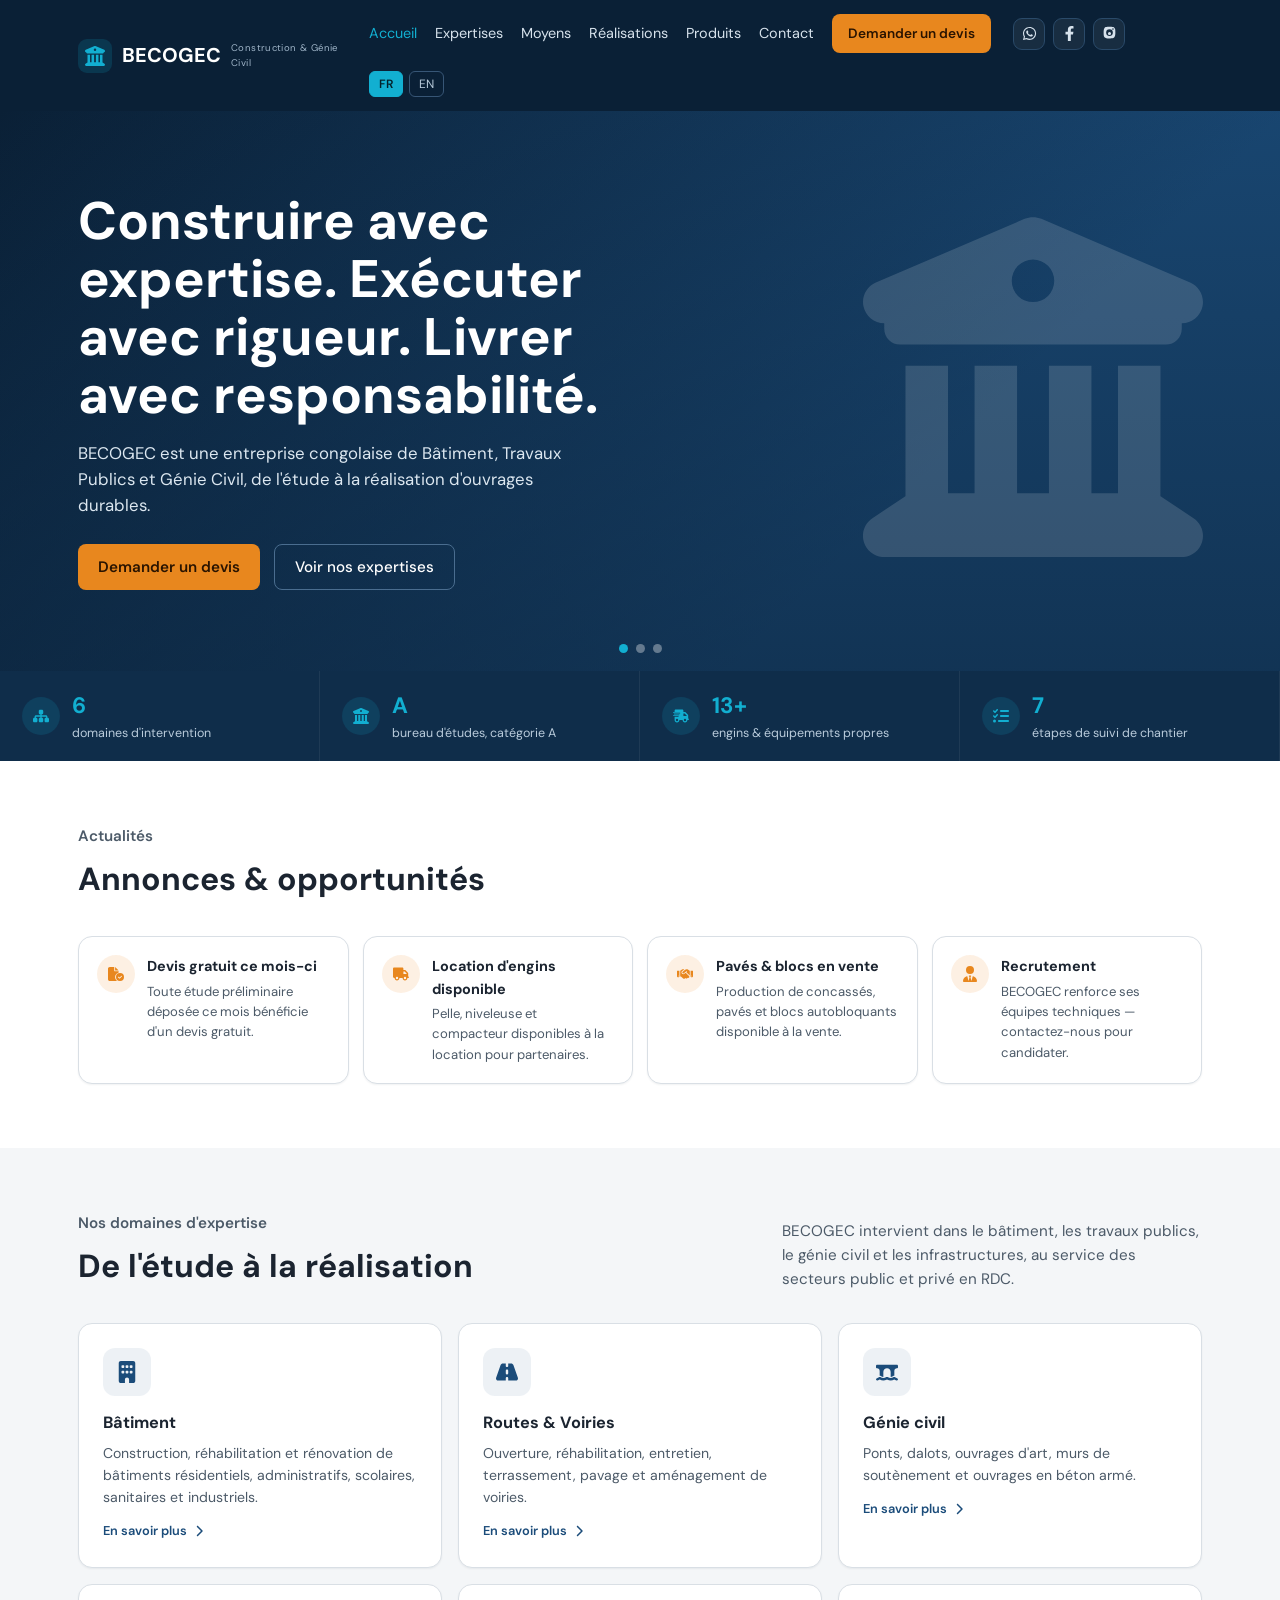
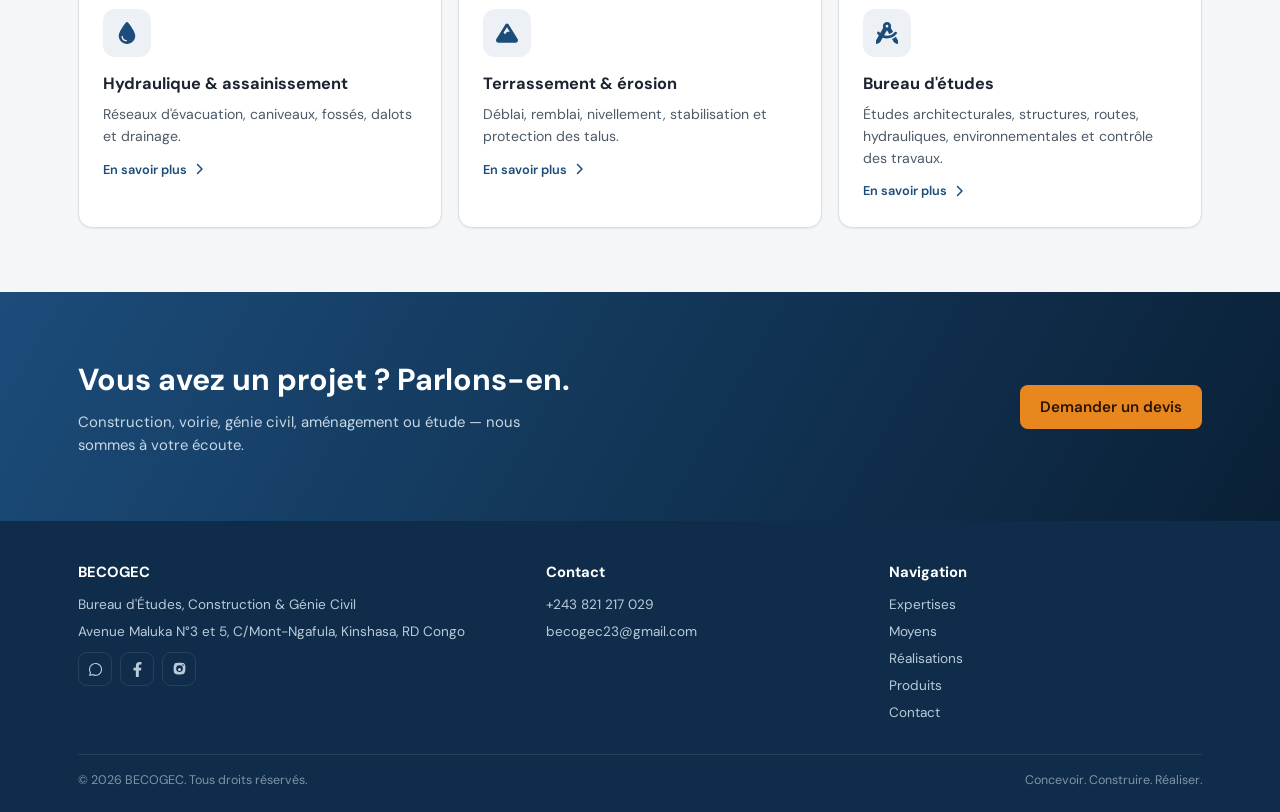
==== index.html @ 49325883 "Corrige la structure des dossiers" ====
<!DOCTYPE html>
<html lang="fr">
<head>
<meta charset="UTF-8">
<meta name="viewport" content="width=device-width, initial-scale=1, viewport-fit=cover">
<title>BECOGEC — Bureau d'Études, Construction & Génie Civil</title>
<link rel="preload" as="font" type="font/woff2" href="fonts/dm-sans-variable.woff2">
<link rel="stylesheet" href="css/style.css">
</head>
<body>

<!-- SITE FICTIF / PROJET DE DÉMONSTRATION EN COURS DE DÉVELOPPEMENT — informations non contractuelles, à ne pas utiliser pour des transactions réelles. -->

<header>
  <div class="topbar">
    <div class="brand" data-nav="accueil"><span class="ico" data-icon="stats-bureau" data-size="20"></span>BECOGEC<small data-i18n="tagline_small">Construction & Génie Civil</small></div>
    <nav>
      <div class="navlinks">
        <a data-page="accueil" data-i18n="navh">Accueil</a>
        <a data-page="expertises" data-i18n="nav1">Expertises</a>
        <a data-page="moyens" data-i18n="nav2">Moyens</a>
        <a data-page="realisations" data-i18n="nav5">Réalisations</a>
        <a data-page="produits" data-i18n="nav3">Produits</a>
        <a data-page="contact" data-i18n="nav4">Contact</a>
        <a class="cta-btn" data-nav="contact" data-i18n="nav_cta">Demander un devis</a>
      </div>
      <div class="social">
        <a href="https://wa.me/243821217029" target="_blank" rel="noopener" aria-label="WhatsApp"><svg viewBox="0 0 448 512"><path d="M380.9 97.1C339 55.1 283.2 32 223.9 32c-122.4 0-222 99.6-222 222 0 39.1 10.2 77.3 29.6 111L0 480l117.7-30.9c32.4 17.7 68.9 27 106.1 27h.1c122.3 0 224.1-99.6 224.1-222 0-59.3-25.2-115-67.1-157zm-157 341.6c-33.2 0-65.7-8.9-94-25.7l-6.7-4-69.8 18.3L72 359.2l-4.4-7c-18.5-29.4-28.2-63.3-28.2-98.2 0-101.7 82.8-184.5 184.6-184.5 49.3 0 95.6 19.2 130.4 54.1 34.8 34.9 56.2 81.2 56.1 130.5 0 101.8-84.9 184.6-186.6 184.6zm101.2-138.2c-5.5-2.8-32.8-16.2-37.9-18-5.1-1.9-8.8-2.8-12.5 2.8-3.7 5.6-14.3 18-17.6 21.8-3.2 3.7-6.5 4.2-12 1.4-32.6-16.3-54-29.1-75.5-66-5.7-9.8 5.7-9.1 16.3-30.3 1.8-3.7.9-6.9-.5-9.7-1.4-2.8-12.5-30.1-17.1-41.2-4.5-10.8-9.1-9.3-12.5-9.5-3.2-.2-6.9-.2-10.6-.2-3.7 0-9.7 1.4-14.8 6.9-5.1 5.6-19.4 19-19.4 46.3 0 27.3 19.9 53.7 22.6 57.4 2.8 3.7 39.1 59.7 94.8 83.8 35.2 15.2 49 16.5 66.6 13.9 10.7-1.6 32.8-13.4 37.4-26.4 4.6-13 4.6-24.1 3.2-26.4-1.3-2.5-5-3.9-10.5-6.6z"/></svg></a>
        <a href="https://facebook.com/becogec" target="_blank" rel="noopener" aria-label="Facebook"><svg viewBox="0 0 320 512"><path d="M279.1 288l14.2-92.7h-88.9v-60.1c0-25.4 12.4-50.1 52.2-50.1h40.4V6.3S260.4 0 225.4 0c-73.2 0-121 44.4-121 124.7v70.6H22.9V288h81.5v224h100.2V288z"/></svg></a>
        <a href="https://instagram.com/becogec" target="_blank" rel="noopener" aria-label="Instagram"><svg viewBox="0 0 448 512"><path d="M224 202.7A53.3 53.3 0 1 0 224 309.3 53.3 53.3 0 1 0 224 202.7zM398.8 80c-7.8-19.9-23-35.1-42.9-42.9C325.1 24 251.6 24 224 24s-101.1 0-131.9 13.1c-19.9 7.8-35.1 23-42.9 42.9C24 122.9 24 196.4 24 224s0 101.1 13.1 131.9c7.8 19.9 23 35.1 42.9 42.9C122.9 424 196.4 424 224 424s101.1 0 131.9-13.1c19.9-7.8 35.1-23 42.9-42.9C424 325.1 424 251.6 424 224s0-101.1-13.1-131.9zM224 338.7A114.7 114.7 0 1 1 224 109.3 114.7 114.7 0 1 1 224 338.7zM342.8 132.6a26.7 26.7 0 1 1 0-53.4 26.7 26.7 0 1 1 0 53.4z"/></svg></a>
      </div>
      <div class="langbtns">
        <button data-lang="fr" class="active">FR</button>
        <button data-lang="en">EN</button>
      </div>
    </nav>
  </div>
</header>

<main>

<!-- ACCUEIL -->
<div class="page active" id="page-accueil">
  <section class="hero" style="padding:0;">
    <div class="carousel">
      <div class="slide active"><div class="bg"></div><div class="glyph" data-icon="stats-bureau"></div>
        <div class="slide-inner"><h1 data-i18n="hero_title">Construire avec expertise. Exécuter avec rigueur. Livrer avec responsabilité.</h1>
        <p data-i18n="hero_lead">BECOGEC est une entreprise congolaise de Bâtiment, Travaux Publics et Génie Civil, de l'étude à la réalisation d'ouvrages durables.</p>
        <div class="ctas"><button class="btn-primary" data-nav="contact" data-i18n="hero_cta1">Demander un devis</button><button class="btn-ghost" data-nav="expertises" data-i18n="hero_cta2">Voir nos expertises</button></div></div>
      </div>
      <div class="slide"><div class="bg"></div><div class="glyph" data-icon="routes"></div>
        <div class="slide-inner"><h1 data-i18n="s_r_t">Routes, ouvrages d'art et infrastructures</h1>
        <p data-i18n="s_r_d">Un parc matériel propre — pelle, niveleuse, compacteur, camion-benne — pour exécuter sans dépendre de la sous-traitance.</p>
        <div class="ctas"><button class="btn-primary" data-nav="moyens" data-i18n="s_r_cta">Voir nos équipements</button></div></div>
      </div>
      <div class="slide"><div class="bg"></div><div class="glyph" data-icon="bureau-etudes"></div>
        <div class="slide-inner"><h1 data-i18n="s_b_t">Étude et exécution, une seule équipe</h1>
        <p data-i18n="s_b_d">Un bureau d'études de catégorie A intégré, pour une continuité maîtrisée entre conception et chantier.</p>
        <div class="ctas"><button class="btn-primary" data-nav="realisations" data-i18n="s_b_cta">Nos réalisations</button></div></div>
      </div>
      <div class="dots"></div>
    </div>
    <div class="hero-stats">
      <div><span class="icon-circle on-dark" data-icon="stats-domaines" data-size="16"></span><span><b>6</b><span data-i18n="stat1">domaines d'intervention</span></span></div>
      <div><span class="icon-circle on-dark" data-icon="stats-bureau" data-size="16"></span><span><b>A</b><span data-i18n="stat2">bureau d'études, catégorie A</span></span></div>
      <div><span class="icon-circle on-dark" data-icon="stats-engins" data-size="16"></span><span><b>13+</b><span data-i18n="stat3">engins & équipements propres</span></span></div>
      <div><span class="icon-circle on-dark" data-icon="stats-etapes" data-size="16"></span><span><b>7</b><span data-i18n="stat4">étapes de suivi de chantier</span></span></div>
    </div>
  </section>

  <section class="ads">
    <div class="wrap">
      <div class="section-head"><div><p class="eyebrow" data-i18n="ads_eyebrow">Actualités</p><h2 class="h2" data-i18n="ads_title">Annonces &amp; opportunités</h2></div></div>
      <div class="ads-grid">
        <div class="ad"><span class="icon-circle amber" data-icon="devis" data-size="16"></span><div><b data-i18n="ad1_t">Devis gratuit ce mois-ci</b><p data-i18n="ad1_d">Toute étude préliminaire déposée ce mois bénéficie d'un devis gratuit.</p></div></div>
        <div class="ad"><span class="icon-circle amber" data-icon="camion-benne" data-size="16"></span><div><b data-i18n="ad2_t">Location d'engins disponible</b><p data-i18n="ad2_d">Pelle, niveleuse et compacteur disponibles à la location pour partenaires.</p></div></div>
        <div class="ad"><span class="icon-circle amber" data-icon="vente" data-size="16"></span><div><b data-i18n="ad3_t">Pavés &amp; blocs en vente</b><p data-i18n="ad3_d">Production de concassés, pavés et blocs autobloquants disponible à la vente.</p></div></div>
        <div class="ad"><span class="icon-circle amber" data-icon="emplois" data-size="16"></span><div><b data-i18n="ad4_t">Recrutement</b><p data-i18n="ad4_d">BECOGEC renforce ses équipes techniques — contactez-nous pour candidater.</p></div></div>
      </div>
    </div>
  </section>

  <section id="expertises-preview">
    <div class="wrap">
      <div class="section-head"><div><p class="eyebrow" data-i18n="exp_eyebrow">Nos domaines d'expertise</p><h2 class="h2" data-i18n="exp_title">De l'étude à la réalisation</h2></div>
      <p data-i18n="exp_desc">BECOGEC intervient dans le bâtiment, les travaux publics, le génie civil et les infrastructures, au service des secteurs public et privé en RDC.</p></div>
      <div class="grid" id="home-domain-grid"></div>
    </div>
  </section>

  <section class="cta-band"><div class="wrap">
    <div><h2 data-i18n="ct_title">Vous avez un projet ? Parlons-en.</h2><p data-i18n="ct_desc">Construction, voirie, génie civil, aménagement ou étude — nous sommes à votre écoute.</p></div>
    <button class="btn-primary" data-nav="contact" data-i18n="ct_cta">Demander un devis</button>
  </div></section>
</div>

<!-- EXPERTISES -->
<div class="page" id="page-expertises">
  <section><div class="wrap">
    <div class="section-head"><div><p class="eyebrow" data-i18n="exp_eyebrow">Nos domaines d'expertise</p><h2 class="h2" data-i18n="exp_title">De l'étude à la réalisation</h2></div>
    <p data-i18n="exp_desc">BECOGEC intervient dans le bâtiment, les travaux publics, le génie civil et les infrastructures, au service des secteurs public et privé en RDC.</p></div>
    <div class="grid" id="expertises-grid"></div>
  </div></section>
</div>

<!-- EXPERTISE DETAIL -->
<div class="page" id="page-detail">
  <section class="detail-hero"><div class="wrap">
    <span class="detail-back" data-nav="expertises"><span class="ico icon-flip" data-icon="chevron" data-size="12"></span><span data-i18n="back">Retour aux expertises</span></span>
    <span class="icon-tile on-dark" id="detail-icon"></span>
    <h1 id="detail-title"></h1>
    <p id="detail-desc"></p>
  </div></section>
  <section><div class="wrap">
    <ul class="bullets" id="detail-bullets"></ul>
  </div></section>
</div>

<!-- MOYENS -->
<div class="page" id="page-moyens">
  <section class="band-dark"><div class="wrap">
    <div class="section-head"><div><p class="eyebrow" style="color:var(--cyan);" data-i18n="moy_eyebrow">Nos moyens</p><h2 class="h2" data-i18n="moy_title">Un parc matériel pour des chantiers autonomes</h2></div>
    <p data-i18n="moy_desc">Équipements propres mobilisés directement sur nos chantiers, avec possibilité de location pour partenaires.</p></div>
    <div class="eq-list">
      <div class="eq-item"><span class="icon-circle on-dark" data-icon="excavatrice" data-size="18"></span><div><b data-i18n="e1_t">Pelle excavatrice</b><span data-i18n="e1_d">Caterpillar 320 D3 GC, sur chenilles</span></div></div>
      <div class="eq-item"><span class="icon-circle on-dark" data-icon="niveleuse" data-size="18"></span><div><b data-i18n="e2_t">Niveleuse</b><span data-i18n="e2_d">Zoomlion PY190B</span></div></div>
      <div class="eq-item"><span class="icon-circle on-dark" data-icon="compacteur" data-size="18"></span><div><b data-i18n="e3_t">Compacteur</b><span data-i18n="e3_d">Caterpillar CB24B</span></div></div>
      <div class="eq-item"><span class="icon-circle on-dark" data-icon="camion-benne" data-size="18"></span><div><b data-i18n="e4_t">Camion-benne</b><span data-i18n="e4_d">Sinotruk Howo 6x4, 30 tonnes</span></div></div>
      <div class="eq-item"><span class="icon-circle on-dark" data-icon="concasseur" data-size="18"></span><div><b data-i18n="e5_t">Concasseur</b><span data-i18n="e5_d">Production de concassés 2/8 pour pavés</span></div></div>
      <div class="eq-item"><span class="icon-circle on-dark" data-icon="generateur" data-size="18"></span><div><b data-i18n="e6_t">Groupe électrogène</b><span data-i18n="e6_d">6 KVA avec poste à souder intégré</span></div></div>
      <div class="eq-item"><span class="icon-circle on-dark" data-icon="machine-paves" data-size="18"></span><div><b data-i18n="e7_t">Machine à pavés</b><span data-i18n="e7_d">Production de pavés et blocs autobloquants</span></div></div>
      <div class="eq-item"><span class="icon-circle on-dark" data-icon="solaire" data-size="18"></span><div><b data-i18n="e8_t">Panneaux &amp; pompes solaires</b><span data-i18n="e8_d">Autonomie en eau et énergie sur site</span></div></div>
      <div class="eq-item"><span class="icon-circle on-dark" data-icon="tricycles" data-size="18"></span><div><b data-i18n="e9_t">Tricycles &amp; échafaudages</b><span data-i18n="e9_d">Transport de matériaux, une vingtaine de modules</span></div></div>
    </div>
  </div></section>
</div>

<!-- REALISATIONS -->
<div class="page" id="page-realisations">
  <section><div class="wrap">
    <div class="section-head"><div><p class="eyebrow" data-i18n="re_eyebrow">Réalisations</p><h2 class="h2" data-i18n="re_title">Types de projets que nous réalisons</h2></div>
    <p data-i18n="re_desc">Un aperçu des catégories de chantiers couvertes par nos équipes.</p></div>
    <div class="realis-grid">
      <div class="realis"><div class="top" data-icon="batiment"></div><div class="body"><h3 data-i18n="d1_t">Bâtiment</h3><p data-i18n="re1">Résidentiel, administratif, scolaire, sanitaire, industriel.</p></div></div>
      <div class="realis"><div class="top" data-icon="routes"></div><div class="body"><h3 data-i18n="d2_t">Routes &amp; Voiries</h3><p data-i18n="re2">Ouverture, réhabilitation, pavage, voiries urbaines.</p></div></div>
      <div class="realis"><div class="top" data-icon="genie-civil"></div><div class="body"><h3 data-i18n="d3_t">Génie civil</h3><p data-i18n="re3">Ponts, dalots, murs de soutènement.</p></div></div>
      <div class="realis"><div class="top" data-icon="hydraulique"></div><div class="body"><h3 data-i18n="d4_t">Hydraulique</h3><p data-i18n="re4">Réseaux, caniveaux, ouvrages de drainage.</p></div></div>
      <div class="realis"><div class="top" data-icon="terrassement"></div><div class="body"><h3 data-i18n="d5_t">Terrassement</h3><p data-i18n="re5">Stabilisation et protection contre l'érosion.</p></div></div>
      <div class="realis"><div class="top" data-icon="bureau-etudes"></div><div class="body"><h3 data-i18n="d6_t">Études</h3><p data-i18n="re6">Architecture, structures, hydraulique, environnement.</p></div></div>
    </div>
    <div class="note-box" data-i18n="re_note">Références de chantiers spécifiques (photos, localisation, client) à ajouter dès disponibilité.</div>
  </div></section>
</div>

<!-- PRODUITS -->
<div class="page" id="page-produits">
  <section><div class="wrap">
    <div class="section-head"><div><p class="eyebrow" data-i18n="pr_eyebrow">Nos produits</p><h2 class="h2" data-i18n="pr_title">Des matériaux pour construire durablement</h2></div>
    <p data-i18n="pr_desc">Production propre de matériaux de construction, disponibles pour nos chantiers et pour la vente.</p></div>
    <div class="prod-row">
      <div class="prod"><span class="icon-tile amber" data-icon="concasses"></span><h3 data-i18n="p1_t">Concassés</h3><p data-i18n="p1_d">Granulats pour béton, voiries et aménagements.</p></div>
      <div class="prod"><span class="icon-tile amber" data-icon="paves"></span><h3 data-i18n="p2_t">Pavés</h3><p data-i18n="p2_d">Pavés en béton pour voiries, parkings et espaces extérieurs.</p></div>
      <div class="prod"><span class="icon-tile amber" data-icon="blocs"></span><h3 data-i18n="p3_t">Blocs autobloquants</h3><p data-i18n="p3_d">Blocs pour la construction et l'aménagement.</p></div>
      <div class="prod"><span class="icon-tile amber" data-icon="moellons"></span><h3 data-i18n="p4_t">Moellons</h3><p data-i18n="p4_d">Matériaux rocheux pour différents ouvrages.</p></div>
    </div>
  </div></section>
  <section style="padding-top:0"><div class="wrap">
    <div class="section-head"><div><p class="eyebrow" data-i18n="ap_eyebrow">Notre approche</p><h2 class="h2" data-i18n="ap_title">Une méthode claire, des résultats concrets</h2></div></div>
    <div class="overflow-x"><div class="timeline">
      <div class="tstep"><div class="num-row"><span class="num">01</span><span class="ico" data-icon="analyser" data-size="16" style="color:var(--steel)"></span></div><h3 data-i18n="s1_t">Analyser</h3><p data-i18n="s1_d">Comprendre le projet, les besoins et les contraintes.</p></div>
      <div class="tstep"><div class="num-row"><span class="num">02</span><span class="ico" data-icon="preparer" data-size="16" style="color:var(--steel)"></span></div><h3 data-i18n="s2_t">Préparer</h3><p data-i18n="s2_d">Planifier les travaux et mobiliser équipes et matériel.</p></div>
      <div class="tstep"><div class="num-row"><span class="num">03</span><span class="ico" data-icon="installer" data-size="16" style="color:var(--steel)"></span></div><h3 data-i18n="s3_t">Installer</h3><p data-i18n="s3_d">Mettre en place le chantier et organiser les équipes.</p></div>
      <div class="tstep"><div class="num-row"><span class="num">04</span><span class="ico" data-icon="executer" data-size="16" style="color:var(--steel)"></span></div><h3 data-i18n="s4_t">Exécuter</h3><p data-i18n="s4_d">Réaliser les travaux avec rigueur, selon les plans.</p></div>
      <div class="tstep"><div class="num-row"><span class="num">05</span><span class="ico" data-icon="controler" data-size="16" style="color:var(--steel)"></span></div><h3 data-i18n="s5_t">Contrôler</h3><p data-i18n="s5_d">Assurer la qualité et suivre l'avancement du chantier.</p></div>
      <div class="tstep"><div class="num-row"><span class="num">06</span><span class="ico" data-icon="livrer" data-size="16" style="color:var(--steel)"></span></div><h3 data-i18n="s6_t">Livrer</h3><p data-i18n="s6_d">Vérifications finales et remise de l'ouvrage au client.</p></div>
    </div></div>
  </div></section>
  <section style="padding-top:0"><div class="wrap">
    <div class="why-grid">
      <div class="why-item"><span class="icon-circle" data-icon="expertise" data-size="17"></span><div><h3 data-i18n="w1_t">Une expertise technique éprouvée</h3><p data-i18n="w1_d">Une équipe d'ingénieurs et professionnels expérimentés dans différents domaines du génie civil en RDC.</p></div></div>
      <div class="why-item"><span class="icon-circle" data-icon="capacite" data-size="17"></span><div><h3 data-i18n="w2_t">Une capacité d'exécution propre</h3><p data-i18n="w2_d">Un parc d'équipements propre, permettant une autonomie croissante sur les chantiers.</p></div></div>
      <div class="why-item"><span class="icon-circle" data-icon="integree" data-size="17"></span><div><h3 data-i18n="w3_t">Une approche intégrée</h3><p data-i18n="w3_d">Un bureau d'études intégré facilite la coordination entre conception et exécution.</p></div></div>
      <div class="why-item"><span class="icon-circle" data-icon="resultats" data-size="17"></span><div><h3 data-i18n="w4_t">Une organisation orientée résultats</h3><p data-i18n="w4_d">Notre objectif : mener chaque chantier à son terme, dans les conditions convenues.</p></div></div>
    </div>
  </div></section>
  <div class="trust"><div class="wrap">
    <span><span class="ico" data-icon="shield" data-size="16"></span><b>RCCM</b> KNG/RCCM/23-B-00988</span>
    <span><span class="ico" data-icon="shield" data-size="16"></span><b>ID. NAT.</b> 01-F4200-N30489G</span>
    <span><span class="ico" data-icon="shield" data-size="16"></span><span data-i18n="trust1"><b>ARSP</b> Entreprise enregistrée en sous-traitance</span></span>
    <span><span class="ico" data-icon="shield" data-size="16"></span><span data-i18n="trust2"><b>Agrément ITP</b> Bureau d'études, catégorie A</span></span>
  </div></div>
</div>

<!-- CONTACT -->
<div class="page" id="page-contact">
  <section><div class="wrap">
    <div class="section-head"><div><p class="eyebrow" data-i18n="ctp_eyebrow">Contact</p><h2 class="h2" data-i18n="ct_title">Vous avez un projet ? Parlons-en.</h2></div></div>
    <div class="contact-grid">
      <form id="contact-form">
        <div class="form-field"><label data-i18n="f_name">Nom complet</label><input required type="text" id="f_name"></div>
        <div class="form-field"><label data-i18n="f_email">Email</label><input required type="email" id="f_email"></div>
        <div class="form-field"><label data-i18n="f_type">Type de projet</label>
          <select id="f_type"><option data-i18n="d1_t">Bâtiment</option><option data-i18n="d2_t">Routes & Voiries</option><option data-i18n="d3_t">Génie civil</option><option data-i18n="d4_t">Hydraulique & assainissement</option><option data-i18n="d5_t">Terrassement & érosion</option><option data-i18n="d6_t">Bureau d'études</option></select>
        </div>
        <div class="form-field"><label data-i18n="f_msg">Message</label><textarea id="f_msg"></textarea></div>
        <button type="submit" class="btn-primary" data-i18n="f_send">Envoyer la demande</button>
      </form>
      <div class="contact-info">
        <div class="row"><span class="icon-circle" data-icon="lieu" data-size="16"></span><div><b data-i18n="ci_addr">Adresse</b><span>Avenue Maluka N°3 et 5, C/Mont-Ngafula, Kinshasa, RD Congo</span></div></div>
        <div class="row"><span class="icon-circle" data-icon="telephone" data-size="16"></span><div><b data-i18n="ci_tel">Téléphone</b><span><a href="tel:+243821217029">+243 821 217 029</a></span></div></div>
        <div class="row"><span class="icon-circle" data-icon="email" data-size="16"></span><div><b data-i18n="ci_mail">Email</b><span><a href="mailto:becogec23@gmail.com">becogec23@gmail.com</a></span></div></div>
        <div class="row"><span class="icon-circle" data-icon="whatsapp" data-size="16"></span><div><b data-i18n="ci_soc">Réseaux sociaux</b><div class="foot-social" style="margin-top:8px;">
          <a href="https://wa.me/243821217029" target="_blank" rel="noopener" aria-label="WhatsApp"><svg viewBox="0 0 448 512"><path d="M380.9 97.1C339 55.1 283.2 32 223.9 32c-122.4 0-222 99.6-222 222 0 39.1 10.2 77.3 29.6 111L0 480l117.7-30.9c32.4 17.7 68.9 27 106.1 27h.1c122.3 0 224.1-99.6 224.1-222 0-59.3-25.2-115-67.1-157zm-157 341.6c-33.2 0-65.7-8.9-94-25.7l-6.7-4-69.8 18.3L72 359.2l-4.4-7c-18.5-29.4-28.2-63.3-28.2-98.2 0-101.7 82.8-184.5 184.6-184.5 49.3 0 95.6 19.2 130.4 54.1 34.8 34.9 56.2 81.2 56.1 130.5 0 101.8-84.9 184.6-186.6 184.6z"/></svg></a>
          <a href="https://facebook.com/becogec" target="_blank" rel="noopener" aria-label="Facebook"><svg viewBox="0 0 320 512"><path d="M279.1 288l14.2-92.7h-88.9v-60.1c0-25.4 12.4-50.1 52.2-50.1h40.4V6.3S260.4 0 225.4 0c-73.2 0-121 44.4-121 124.7v70.6H22.9V288h81.5v224h100.2V288z"/></svg></a>
          <a href="https://instagram.com/becogec" target="_blank" rel="noopener" aria-label="Instagram"><svg viewBox="0 0 448 512"><path d="M224 202.7A53.3 53.3 0 1 0 224 309.3 53.3 53.3 0 1 0 224 202.7zM398.8 80c-7.8-19.9-23-35.1-42.9-42.9C325.1 24 251.6 24 224 24s-101.1 0-131.9 13.1c-19.9 7.8-35.1 23-42.9 42.9C24 122.9 24 196.4 24 224s0 101.1 13.1 131.9c7.8 19.9 23 35.1 42.9 42.9C122.9 424 196.4 424 224 424s101.1 0 131.9-13.1c19.9-7.8 35.1-23 42.9-42.9C424 325.1 424 251.6 424 224s0-101.1-13.1-131.9zM224 338.7A114.7 114.7 0 1 1 224 109.3 114.7 114.7 0 1 1 224 338.7zM342.8 132.6a26.7 26.7 0 1 1 0-53.4 26.7 26.7 0 1 1 0 53.4z"/></svg></a>
        </div></div></div>
      </div>
    </div>
  </div></section>
</div>

</main>

<footer>
  <div class="wrap">
    <div class="foot-grid">
      <div><h4>BECOGEC</h4><p data-i18n="foot_tag">Bureau d'Études, Construction & Génie Civil</p><p>Avenue Maluka N°3 et 5, C/Mont-Ngafula, Kinshasa, RD Congo</p>
      <div class="foot-social">
        <a href="https://wa.me/243821217029" target="_blank" rel="noopener" aria-label="WhatsApp"><svg viewBox="0 0 448 512"><path d="M380.9 97.1C339 55.1 283.2 32 223.9 32c-122.4 0-222 99.6-222 222 0 39.1 10.2 77.3 29.6 111L0 480l117.7-30.9c32.4 17.7 68.9 27 106.1 27h.1c122.3 0 224.1-99.6 224.1-222 0-59.3-25.2-115-67.1-157zm-157 341.6c-33.2 0-65.7-8.9-94-25.7l-6.7-4-69.8 18.3L72 359.2l-4.4-7c-18.5-29.4-28.2-63.3-28.2-98.2 0-101.7 82.8-184.5 184.6-184.5 49.3 0 95.6 19.2 130.4 54.1 34.8 34.9 56.2 81.2 56.1 130.5 0 101.8-84.9 184.6-186.6 184.6z"/></svg></a>
        <a href="https://facebook.com/becogec" target="_blank" rel="noopener" aria-label="Facebook"><svg viewBox="0 0 320 512"><path d="M279.1 288l14.2-92.7h-88.9v-60.1c0-25.4 12.4-50.1 52.2-50.1h40.4V6.3S260.4 0 225.4 0c-73.2 0-121 44.4-121 124.7v70.6H22.9V288h81.5v224h100.2V288z"/></svg></a>
        <a href="https://instagram.com/becogec" target="_blank" rel="noopener" aria-label="Instagram"><svg viewBox="0 0 448 512"><path d="M224 202.7A53.3 53.3 0 1 0 224 309.3 53.3 53.3 0 1 0 224 202.7zM398.8 80c-7.8-19.9-23-35.1-42.9-42.9C325.1 24 251.6 24 224 24s-101.1 0-131.9 13.1c-19.9 7.8-35.1 23-42.9 42.9C24 122.9 24 196.4 24 224s0 101.1 13.1 131.9c7.8 19.9 23 35.1 42.9 42.9C122.9 424 196.4 424 224 424s101.1 0 131.9-13.1c19.9-7.8 35.1-23 42.9-42.9C424 325.1 424 251.6 424 224s0-101.1-13.1-131.9zM224 338.7A114.7 114.7 0 1 1 224 109.3 114.7 114.7 0 1 1 224 338.7zM342.8 132.6a26.7 26.7 0 1 1 0-53.4 26.7 26.7 0 1 1 0 53.4z"/></svg></a>
      </div></div>
      <div><h4 data-i18n="foot_h1">Contact</h4><a href="tel:+243821217029">+243 821 217 029</a><a href="mailto:becogec23@gmail.com">becogec23@gmail.com</a></div>
      <div><h4 data-i18n="foot_h2">Navigation</h4>
        <a data-nav="expertises" data-i18n="nav1">Expertises</a><a data-nav="moyens" data-i18n="nav2">Moyens</a>
        <a data-nav="realisations" data-i18n="nav5">Réalisations</a><a data-nav="produits" data-i18n="nav3">Produits</a><a data-nav="contact" data-i18n="nav4">Contact</a>
      </div>
    </div>
    <div class="foot-bottom"><span>© 2026 BECOGEC. <span data-i18n="foot_rights">Tous droits réservés.</span></span><span data-i18n="foot_build">Concevoir. Construire. Réaliser.</span></div>
  </div>
</footer>

<script src="js/icons.js"></script>
<script src="js/main.js"></script>
</body>
</html>
---- css/style.css ----
@font-face{
  font-family:'DM Sans';
  src:url('../fonts/dm-sans-variable.woff2') format('woff2-variations'), url('../fonts/dm-sans-variable.woff2') format('woff2');
  font-weight:400 900;
  font-style:normal;
  font-display:swap;
}
:root{
  --navy:#0A2036; --navy2:#0F2D4A; --steel:#1B4C7A; --cyan:#12AFD1;
  --amber:#E8871E; --paper:#F4F6F8; --ink:#1B2430; --line:#D9DFE5;
  --steel-tint:rgba(27,76,122,.08); --cyan-tint:rgba(18,175,209,.12); --amber-tint:rgba(232,135,30,.12);
  --shadow-sm:0 1px 2px rgba(10,32,54,.06);
  --shadow-md:0 10px 28px rgba(10,32,54,.08);
  --radius:14px;
  padding-top: env(safe-area-inset-top,0px); padding-bottom: env(safe-area-inset-bottom,0px);
}
*{box-sizing:border-box; margin:0; padding:0;}
html{scroll-behavior:smooth;}
body{font-family:'DM Sans',system-ui,sans-serif; color:var(--ink); background:var(--paper); line-height:1.55;}
h1,h2,h3,.brand{font-family:'DM Sans',system-ui,sans-serif; font-weight:700;}
a{color:inherit;}
.wrap{max-width:1180px; margin:0 auto; padding:0 28px;}
.overflow-x{overflow-x:auto;}
.page{display:none;}
.page.active{display:block; animation:fadein .35s ease;}
@keyframes fadein{from{opacity:0; transform:translateY(6px);}to{opacity:1; transform:none;}}
@media (prefers-reduced-motion: reduce){ .page.active{animation:none;} html{scroll-behavior:auto;}}

/* icon utility */
.ico{display:inline-flex; align-items:center; justify-content:center; flex-shrink:0;}
.ico svg{display:block;}
.icon-tile{width:48px; height:48px; border-radius:12px; display:inline-flex; align-items:center; justify-content:center; background:var(--steel-tint); color:var(--steel);}
.icon-tile.on-dark{background:rgba(18,175,209,.14); color:var(--cyan);}
.icon-tile.amber{background:var(--amber-tint); color:var(--amber);}
.icon-circle{width:38px; height:38px; border-radius:50%; display:inline-flex; align-items:center; justify-content:center; background:var(--steel-tint); color:var(--steel); flex-shrink:0;}
.icon-circle.amber{background:var(--amber-tint); color:var(--amber);}
.icon-circle.on-dark{background:rgba(18,175,209,.14); color:var(--cyan);}
.icon-flip{transform:scaleX(-1);}

/* disclaimer */
.disclaimer{background:#3A2408; color:#FFD9A0; font-size:.76rem; text-align:center; padding:7px 14px; padding-top:calc(7px + env(safe-area-inset-top,0px));}

/* header */
header{position:sticky; top:0; z-index:50; background:var(--navy); color:#fff;}
.topbar{display:flex; align-items:center; justify-content:space-between; padding:14px 28px; max-width:1180px; margin:0 auto; gap:14px;}
.brand{font-weight:700; font-size:1.25rem; display:flex; align-items:center; gap:10px; cursor:pointer;}
.brand .ico{width:34px; height:34px; border-radius:9px; background:rgba(18,175,209,.16); color:var(--cyan);}
.brand small{display:block; font-family:'DM Sans',sans-serif; font-weight:400; font-size:.6rem; letter-spacing:.04em; color:#9FB4C8;}
nav{display:flex; align-items:center; gap:18px; font-size:.9rem; flex-wrap:wrap;}
.navlinks{display:flex; gap:18px; align-items:center; flex-wrap:wrap;}
nav a{text-decoration:none; color:#D7E2EC; white-space:nowrap; cursor:pointer;}
nav a:hover, nav a.current{color:var(--cyan);}
.social{display:flex; gap:8px; margin-left:4px;}
.social a{width:32px; height:32px; border-radius:9px; background:rgba(255,255,255,.06); border:1px solid #2A4A69; display:flex; align-items:center; justify-content:center; transition:background .15s,border-color .15s;}
.social a:hover{background:rgba(18,175,209,.14); border-color:var(--cyan);}
.social svg{width:15px; height:15px; fill:#D7E2EC;}
.langbtns{display:flex; gap:6px;}
.langbtns button{background:none; border:1px solid #375676; color:#B9CBDB; padding:4px 9px; border-radius:6px; font-size:.75rem; cursor:pointer; font-family:'DM Sans',sans-serif;}
.langbtns button.active{background:var(--cyan); border-color:var(--cyan); color:#03222c; font-weight:600;}
.cta-btn{background:var(--amber); color:#2A1400; padding:9px 16px; border-radius:8px; font-weight:600; font-size:.85rem; text-decoration:none; white-space:nowrap;}
@media(max-width:920px){.navlinks{display:none;}}

/* hero carousel */
.hero{background:var(--navy); color:#fff; position:relative; overflow:hidden;}
.carousel{position:relative; height:min(72vh,560px); min-height:380px;}
.slide{position:absolute; inset:0; opacity:0; transition:opacity .9s ease; display:flex; align-items:center;}
.slide.active{opacity:1;}
.slide .bg{position:absolute; inset:0; z-index:0;}
.slide:nth-child(1) .bg{background:linear-gradient(135deg,#0A2036,#1B4C7A 70%);}
.slide:nth-child(2) .bg{background:linear-gradient(135deg,#0F2D4A,#12AFD1 120%);}
.slide:nth-child(3) .bg{background:linear-gradient(135deg,#1B4C7A,#E8871E 140%);}
.slide .bg::after{content:"";position:absolute; inset:0; background:linear-gradient(0deg,rgba(10,32,54,.55),rgba(10,32,54,.15));}
.slide .glyph{position:absolute; right:6%; top:50%; transform:translateY(-50%); opacity:.14; z-index:0; color:#fff;}
.slide .glyph svg{width:min(38vw,340px); height:min(38vw,340px);}
.slide-inner{position:relative; z-index:1; padding:0 28px; max-width:1180px; margin:0 auto; width:100%;}
.slide h1{font-size:clamp(2rem,4.4vw,3.3rem); line-height:1.1; font-weight:700; max-width:620px;}
.slide p{margin-top:16px; font-size:1.05rem; color:#DCE7F0; max-width:500px;}
.slide .ctas{margin-top:26px; display:flex; gap:14px; flex-wrap:wrap;}
.btn-primary{background:var(--amber); color:#2A1400; padding:12px 20px; border-radius:8px; font-weight:600; text-decoration:none; cursor:pointer; border:none; font-size:.95rem; font-family:inherit;}
.btn-ghost{border:1px solid #4A6D8F; color:#fff; padding:12px 20px; border-radius:8px; text-decoration:none; font-weight:500; cursor:pointer; background:none; font-size:.95rem; font-family:inherit;}
.dots{position:absolute; bottom:18px; left:0; right:0; display:flex; justify-content:center; gap:8px; z-index:2;}
.dots button{width:9px; height:9px; border-radius:50%; border:none; background:rgba(255,255,255,.35); cursor:pointer;}
.dots button.active{background:var(--cyan);}
.hero-stats{background:var(--navy2); display:flex; gap:0; overflow-x:auto;}
.hero-stats div{flex:1 0 170px; padding:18px 22px; border-right:1px solid #1E3A55; display:flex; align-items:center; gap:12px;}
.hero-stats div b{display:block; font-size:1.4rem; color:var(--cyan);}
.hero-stats div span{font-size:.78rem; color:#B9CBDB;}

/* announcements */
.ads{background:#fff;}
.ads-grid{display:grid; grid-template-columns:repeat(4,1fr); gap:14px;}
.ad{border:1px solid var(--line); border-radius:var(--radius); padding:18px; background:#fff; box-shadow:var(--shadow-sm); display:flex; gap:12px; align-items:flex-start;}
.ad b{display:block; font-size:.9rem; margin-bottom:4px;}
.ad p{font-size:.82rem; color:#4C5A68;}
@media(max-width:880px){.ads-grid{grid-template-columns:1fr 1fr;}}
@media(max-width:560px){.ads-grid{grid-template-columns:1fr;}}

section{padding:64px 0;}
.eyebrow{color:var(--steel); font-weight:600; font-size:.85rem;}
h2.h2{font-size:clamp(1.5rem,3vw,2rem); margin-top:6px; max-width:640px;}
.section-head{display:flex; justify-content:space-between; align-items:flex-end; gap:20px; flex-wrap:wrap; margin-bottom:32px;}
.section-head p{max-width:420px; color:#4C5A68; font-size:.95rem;}

.grid{display:grid; grid-template-columns:repeat(3,1fr); gap:16px;}
.card{background:#fff; padding:24px; cursor:pointer; border:1px solid var(--line); border-radius:var(--radius); box-shadow:var(--shadow-sm); transition:box-shadow .15s,transform .15s,border-color .15s;}
.card:hover{box-shadow:var(--shadow-md); transform:translateY(-2px); border-color:#C7D3DC;}
.card .icon-tile{margin-bottom:14px;}
.card h3{font-size:1.02rem; margin-bottom:8px;}
.card p{font-size:.88rem; color:#4C5A68;}
.card .more{display:inline-flex; align-items:center; gap:6px; margin-top:12px; font-size:.8rem; color:var(--steel); font-weight:600;}
.card .more svg{width:12px; height:12px;}
@media(max-width:880px){.grid{grid-template-columns:1fr 1fr;}}
@media(max-width:560px){.grid{grid-template-columns:1fr;}}

.band-dark{background:var(--navy); color:#fff;}
.band-dark .section-head p{color:#AFC2D3;}
.eq-list{display:grid; grid-template-columns:repeat(3,1fr); gap:16px;}
.eq-item{border:1px solid #24425E; background:rgba(255,255,255,.02); padding:18px 20px; border-radius:var(--radius); display:flex; gap:14px; align-items:flex-start;}
.eq-item b{display:block; color:#fff; font-size:.98rem; margin-bottom:4px;}
.eq-item span{font-size:.84rem; color:#B9CBDB;}
@media(max-width:880px){.eq-list{grid-template-columns:1fr 1fr;}}
@media(max-width:560px){.eq-list{grid-template-columns:1fr;}}

.prod-row{display:grid; grid-template-columns:repeat(4,1fr); gap:16px;}
.prod{background:#fff; border:1px solid var(--line); border-radius:var(--radius); padding:22px; box-shadow:var(--shadow-sm);}
.prod .icon-tile{margin-bottom:14px;}
.prod h3{font-size:.98rem; margin-bottom:6px;}
.prod p{font-size:.84rem; color:#4C5A68;}
@media(max-width:880px){.prod-row{grid-template-columns:1fr 1fr;}}
@media(max-width:520px){.prod-row{grid-template-columns:1fr;}}

.realis-grid{display:grid; grid-template-columns:repeat(3,1fr); gap:16px;}
.realis{border:1px solid var(--line); background:#fff; border-radius:var(--radius); overflow:hidden; box-shadow:var(--shadow-sm);}
.realis .top{height:110px; display:flex; align-items:center; justify-content:center; color:#fff;}
.realis .top svg{width:40px; height:40px;}
.realis:nth-child(1) .top{background:linear-gradient(135deg,var(--steel),var(--navy));}
.realis:nth-child(2) .top{background:linear-gradient(135deg,var(--cyan),var(--steel));}
.realis:nth-child(3) .top{background:linear-gradient(135deg,var(--amber),#B85F00);}
.realis:nth-child(4) .top{background:linear-gradient(135deg,var(--navy),#123);}
.realis:nth-child(5) .top{background:linear-gradient(135deg,var(--steel),var(--cyan));}
.realis:nth-child(6) .top{background:linear-gradient(135deg,#123,var(--amber));}
.realis .body{padding:18px;}
.realis h3{font-size:.95rem; margin-bottom:6px;}
.realis p{font-size:.82rem; color:#4C5A68;}
.note-box{background:#FFF7EA; border:1px solid #F0D9AE; padding:16px 18px; font-size:.85rem; color:#6B4E15; margin-top:26px; border-radius:var(--radius);}
@media(max-width:880px){.realis-grid{grid-template-columns:1fr 1fr;}}
@media(max-width:560px){.realis-grid{grid-template-columns:1fr;}}

.timeline{display:flex; overflow-x:auto; padding-bottom:6px; gap:2px;}
.tstep{flex:1 0 190px; padding:20px 20px 20px 0; border-top:3px solid var(--steel);}
.tstep .num-row{display:flex; align-items:center; gap:10px;}
.tstep .num{font-weight:700; color:var(--amber); font-size:.95rem;}
.tstep h3{font-size:.96rem; margin:8px 0 6px;}
.tstep p{font-size:.82rem; color:#4C5A68;}

.why-grid{display:grid; grid-template-columns:1fr 1fr; gap:16px;}
.why-item{padding:20px; border:1px solid var(--line); border-radius:var(--radius); display:flex; gap:14px; align-items:flex-start; background:#fff; box-shadow:var(--shadow-sm);}
.why-item h3{font-size:1rem; margin-bottom:6px;}
.why-item p{font-size:.88rem; color:#4C5A68;}
@media(max-width:760px){.why-grid{grid-template-columns:1fr;}}

.trust{background:#fff; border-top:1px solid var(--line); border-bottom:1px solid var(--line); padding:22px 0;}
.trust .wrap{display:flex; gap:24px; flex-wrap:wrap; justify-content:space-between; font-size:.78rem; color:#5A6875;}
.trust span{display:inline-flex; align-items:center; gap:8px;}
.trust .ico{color:var(--steel);}
.trust .ico svg{width:16px; height:16px;}

.cta-band{background:linear-gradient(120deg,var(--steel),var(--navy)); color:#fff;}
.cta-band .wrap{display:flex; justify-content:space-between; align-items:center; gap:24px; flex-wrap:wrap;}
.cta-band h2{font-size:clamp(1.4rem,3vw,1.9rem); max-width:520px;}
.cta-band p{color:#C9D8E4; margin-top:8px; max-width:460px; font-size:.93rem;}

.detail-back{font-size:.85rem; color:var(--steel); cursor:pointer; font-weight:600; display:inline-flex; align-items:center; gap:6px; margin-bottom:18px;}
.detail-back svg{width:12px; height:12px;}
.detail-hero{background:var(--navy); color:#fff; padding:50px 0;}
.detail-hero .icon-tile{margin-bottom:16px;}
.detail-hero h1{font-size:clamp(1.6rem,3.4vw,2.4rem);}
.detail-hero p{margin-top:10px; color:#C9D8E4; max-width:560px;}
.bullets{list-style:none; display:grid; grid-template-columns:1fr 1fr; gap:12px 24px; margin-top:10px;}
.bullets li{font-size:.92rem; padding-left:22px; position:relative;}
.bullets li::before{content:""; position:absolute; left:0; top:.4em; width:9px; height:9px; border-radius:2px; background:var(--amber);}
@media(max-width:640px){.bullets{grid-template-columns:1fr;}}

.contact-grid{display:grid; grid-template-columns:1fr 1fr; gap:40px;}
.form-field{margin-bottom:16px;}
.form-field label{display:block; font-size:.82rem; margin-bottom:6px; color:#4C5A68;}
.form-field input, .form-field textarea, .form-field select{width:100%; padding:11px 12px; border:1px solid var(--line); border-radius:8px; font-family:'DM Sans',sans-serif; font-size:.92rem;}
.form-field input:focus, .form-field textarea:focus, .form-field select:focus{outline:2px solid var(--cyan); outline-offset:1px; border-color:var(--cyan);}
.form-field textarea{min-height:110px; resize:vertical;}
.contact-info .row{display:flex; gap:14px; align-items:flex-start; margin-bottom:18px;}
.contact-info .row b{display:block; font-size:.92rem;}
.contact-info .row span{font-size:.85rem; color:#4C5A68;}
@media(max-width:800px){.contact-grid{grid-template-columns:1fr;}}

footer{background:var(--navy2); color:#B9CBDB; padding:40px 0 22px; font-size:.85rem;}
.foot-grid{display:grid; grid-template-columns:1.4fr 1fr 1fr; gap:30px; padding-bottom:24px; border-bottom:1px solid #24425E;}
.foot-grid h4{color:#fff; font-size:.92rem; margin-bottom:10px;}
.foot-grid p, .foot-grid a{display:block; color:#B9CBDB; text-decoration:none; margin-bottom:6px;}
.foot-social{display:flex; gap:8px; margin-top:10px;}
.foot-social a{width:34px; height:34px; border-radius:9px; border:1px solid #24425E; display:flex; align-items:center; justify-content:center; transition:background .15s,border-color .15s;}
.foot-social a:hover{background:rgba(18,175,209,.12); border-color:var(--cyan);}
.foot-social svg{width:15px; height:15px; fill:#B9CBDB;}
.foot-bottom{padding-top:16px; display:flex; justify-content:space-between; flex-wrap:wrap; gap:10px; font-size:.78rem; color:#7D93A7;}
@media(max-width:760px){.foot-grid{grid-template-columns:1fr;}}
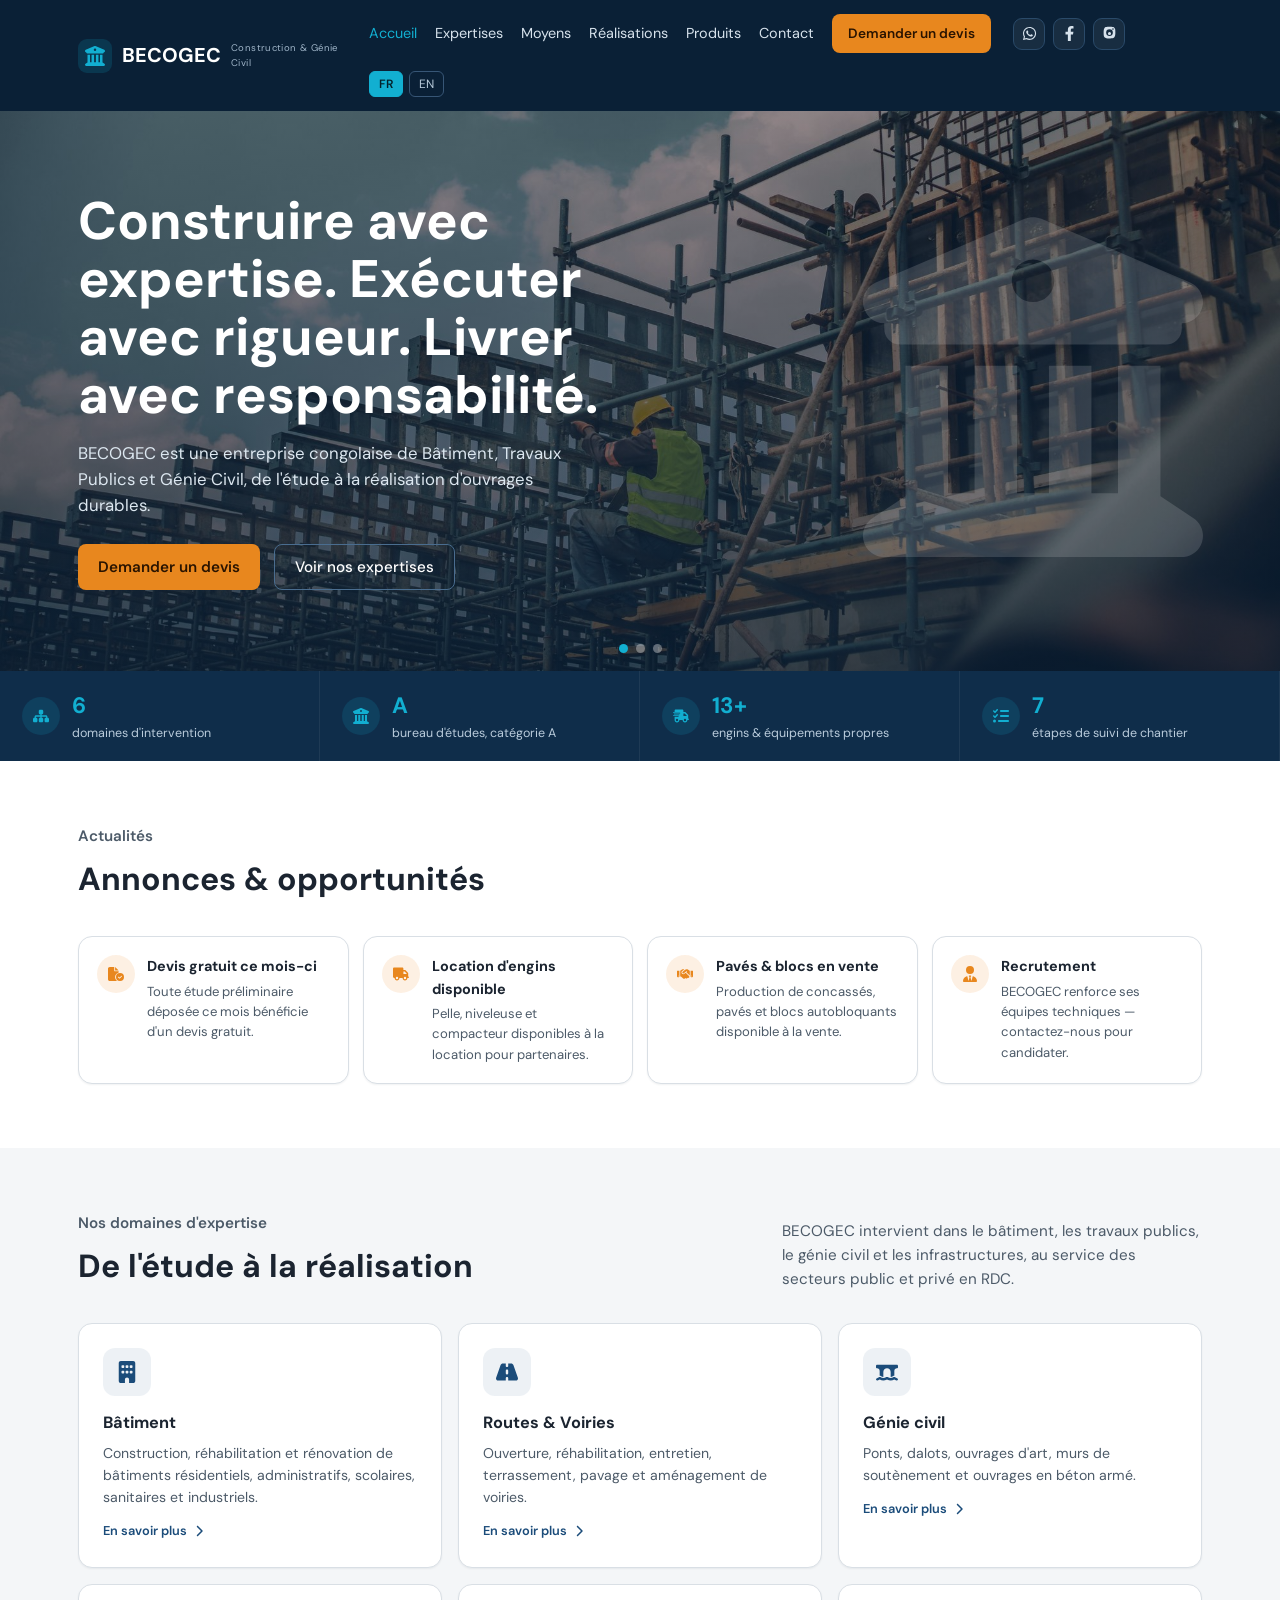
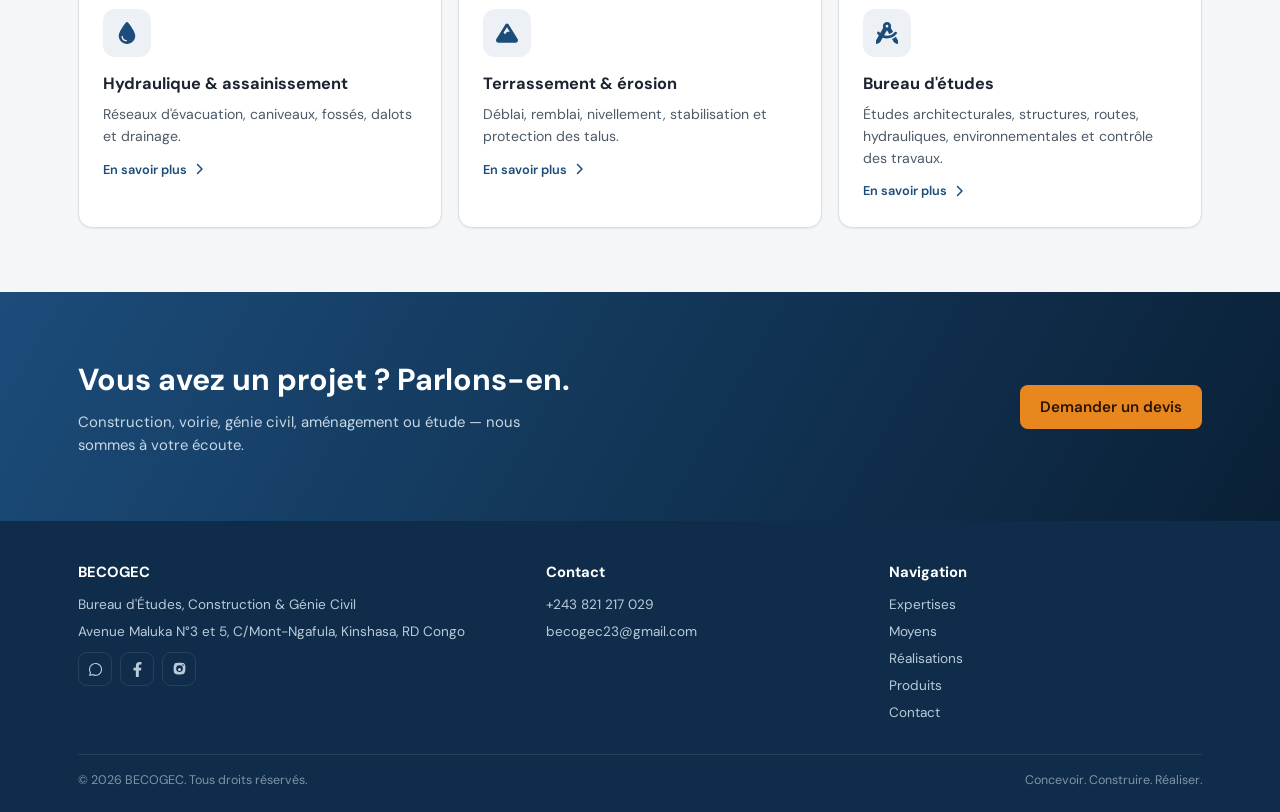
==== commit 5a910dc3: "Ajoute les photos réelles et les liens réseaux sociaux" ====
--- a/index.html
+++ b/index.html
@@ -26,8 +26,8 @@
       </div>
       <div class="social">
         <a href="https://wa.me/243821217029" target="_blank" rel="noopener" aria-label="WhatsApp"><svg viewBox="0 0 448 512"><path d="M380.9 97.1C339 55.1 283.2 32 223.9 32c-122.4 0-222 99.6-222 222 0 39.1 10.2 77.3 29.6 111L0 480l117.7-30.9c32.4 17.7 68.9 27 106.1 27h.1c122.3 0 224.1-99.6 224.1-222 0-59.3-25.2-115-67.1-157zm-157 341.6c-33.2 0-65.7-8.9-94-25.7l-6.7-4-69.8 18.3L72 359.2l-4.4-7c-18.5-29.4-28.2-63.3-28.2-98.2 0-101.7 82.8-184.5 184.6-184.5 49.3 0 95.6 19.2 130.4 54.1 34.8 34.9 56.2 81.2 56.1 130.5 0 101.8-84.9 184.6-186.6 184.6zm101.2-138.2c-5.5-2.8-32.8-16.2-37.9-18-5.1-1.9-8.8-2.8-12.5 2.8-3.7 5.6-14.3 18-17.6 21.8-3.2 3.7-6.5 4.2-12 1.4-32.6-16.3-54-29.1-75.5-66-5.7-9.8 5.7-9.1 16.3-30.3 1.8-3.7.9-6.9-.5-9.7-1.4-2.8-12.5-30.1-17.1-41.2-4.5-10.8-9.1-9.3-12.5-9.5-3.2-.2-6.9-.2-10.6-.2-3.7 0-9.7 1.4-14.8 6.9-5.1 5.6-19.4 19-19.4 46.3 0 27.3 19.9 53.7 22.6 57.4 2.8 3.7 39.1 59.7 94.8 83.8 35.2 15.2 49 16.5 66.6 13.9 10.7-1.6 32.8-13.4 37.4-26.4 4.6-13 4.6-24.1 3.2-26.4-1.3-2.5-5-3.9-10.5-6.6z"/></svg></a>
-        <a href="https://facebook.com/becogec" target="_blank" rel="noopener" aria-label="Facebook"><svg viewBox="0 0 320 512"><path d="M279.1 288l14.2-92.7h-88.9v-60.1c0-25.4 12.4-50.1 52.2-50.1h40.4V6.3S260.4 0 225.4 0c-73.2 0-121 44.4-121 124.7v70.6H22.9V288h81.5v224h100.2V288z"/></svg></a>
-        <a href="https://instagram.com/becogec" target="_blank" rel="noopener" aria-label="Instagram"><svg viewBox="0 0 448 512"><path d="M224 202.7A53.3 53.3 0 1 0 224 309.3 53.3 53.3 0 1 0 224 202.7zM398.8 80c-7.8-19.9-23-35.1-42.9-42.9C325.1 24 251.6 24 224 24s-101.1 0-131.9 13.1c-19.9 7.8-35.1 23-42.9 42.9C24 122.9 24 196.4 24 224s0 101.1 13.1 131.9c7.8 19.9 23 35.1 42.9 42.9C122.9 424 196.4 424 224 424s101.1 0 131.9-13.1c19.9-7.8 35.1-23 42.9-42.9C424 325.1 424 251.6 424 224s0-101.1-13.1-131.9zM224 338.7A114.7 114.7 0 1 1 224 109.3 114.7 114.7 0 1 1 224 338.7zM342.8 132.6a26.7 26.7 0 1 1 0-53.4 26.7 26.7 0 1 1 0 53.4z"/></svg></a>
+        <a href="https://www.facebook.com/share/p/1FYS34QWa5/?mibextid=wwXIfr" target="_blank" rel="noopener" aria-label="Facebook"><svg viewBox="0 0 320 512"><path d="M279.1 288l14.2-92.7h-88.9v-60.1c0-25.4 12.4-50.1 52.2-50.1h40.4V6.3S260.4 0 225.4 0c-73.2 0-121 44.4-121 124.7v70.6H22.9V288h81.5v224h100.2V288z"/></svg></a>
+        <a href="https://www.instagram.com/p/Dd2Ry6AAjgD/?stkn=b3JyaDg4OGJpenpl" target="_blank" rel="noopener" aria-label="Instagram"><svg viewBox="0 0 448 512"><path d="M224 202.7A53.3 53.3 0 1 0 224 309.3 53.3 53.3 0 1 0 224 202.7zM398.8 80c-7.8-19.9-23-35.1-42.9-42.9C325.1 24 251.6 24 224 24s-101.1 0-131.9 13.1c-19.9 7.8-35.1 23-42.9 42.9C24 122.9 24 196.4 24 224s0 101.1 13.1 131.9c7.8 19.9 23 35.1 42.9 42.9C122.9 424 196.4 424 224 424s101.1 0 131.9-13.1c19.9-7.8 35.1-23 42.9-42.9C424 325.1 424 251.6 424 224s0-101.1-13.1-131.9zM224 338.7A114.7 114.7 0 1 1 224 109.3 114.7 114.7 0 1 1 224 338.7zM342.8 132.6a26.7 26.7 0 1 1 0-53.4 26.7 26.7 0 1 1 0 53.4z"/></svg></a>
       </div>
       <div class="langbtns">
         <button data-lang="fr" class="active">FR</button>
@@ -43,17 +43,17 @@
 <div class="page active" id="page-accueil">
   <section class="hero" style="padding:0;">
     <div class="carousel">
-      <div class="slide active"><div class="bg"></div><div class="glyph" data-icon="stats-bureau"></div>
+      <div class="slide active"><div class="bg"><img src="images/hero-1.jpg" alt="Équipe BECOGEC sur un chantier"></div><div class="glyph" data-icon="stats-bureau"></div>
         <div class="slide-inner"><h1 data-i18n="hero_title">Construire avec expertise. Exécuter avec rigueur. Livrer avec responsabilité.</h1>
         <p data-i18n="hero_lead">BECOGEC est une entreprise congolaise de Bâtiment, Travaux Publics et Génie Civil, de l'étude à la réalisation d'ouvrages durables.</p>
         <div class="ctas"><button class="btn-primary" data-nav="contact" data-i18n="hero_cta1">Demander un devis</button><button class="btn-ghost" data-nav="expertises" data-i18n="hero_cta2">Voir nos expertises</button></div></div>
       </div>
-      <div class="slide"><div class="bg"></div><div class="glyph" data-icon="routes"></div>
+      <div class="slide"><div class="bg"><img src="images/hero-2.jpg" alt="Engin de terrassement sur chantier de route"></div><div class="glyph" data-icon="routes"></div>
         <div class="slide-inner"><h1 data-i18n="s_r_t">Routes, ouvrages d'art et infrastructures</h1>
         <p data-i18n="s_r_d">Un parc matériel propre — pelle, niveleuse, compacteur, camion-benne — pour exécuter sans dépendre de la sous-traitance.</p>
         <div class="ctas"><button class="btn-primary" data-nav="moyens" data-i18n="s_r_cta">Voir nos équipements</button></div></div>
       </div>
-      <div class="slide"><div class="bg"></div><div class="glyph" data-icon="bureau-etudes"></div>
+      <div class="slide"><div class="bg"><img src="images/hero-3.jpg" alt="Ingénieurs BECOGEC étudiant un plan sur site"></div><div class="glyph" data-icon="bureau-etudes"></div>
         <div class="slide-inner"><h1 data-i18n="s_b_t">Étude et exécution, une seule équipe</h1>
         <p data-i18n="s_b_d">Un bureau d'études de catégorie A intégré, pour une continuité maîtrisée entre conception et chantier.</p>
         <div class="ctas"><button class="btn-primary" data-nav="realisations" data-i18n="s_b_cta">Nos réalisations</button></div></div>
@@ -149,6 +149,12 @@
       <div class="realis"><div class="top" data-icon="bureau-etudes"></div><div class="body"><h3 data-i18n="d6_t">Études</h3><p data-i18n="re6">Architecture, structures, hydraulique, environnement.</p></div></div>
     </div>
     <div class="note-box" data-i18n="re_note">Références de chantiers spécifiques (photos, localisation, client) à ajouter dès disponibilité.</div>
+    <div class="section-head" style="margin-top:44px;"><div><p class="eyebrow" data-i18n="re_gal_eyebrow">En images</p><h2 class="h2" data-i18n="re_gal_title">Sur le terrain</h2></div></div>
+    <div class="photo-grid">
+      <figure><img src="images/realis-1.jpg" alt="Ingénieur BECOGEC sur chantier" loading="lazy"></figure>
+      <figure><img src="images/realis-2.jpg" alt="Étude de plans BECOGEC" loading="lazy"></figure>
+      <figure><img src="images/realis-3.jpg" alt="Équipe BECOGEC en ferraillage et coffrage" loading="lazy"></figure>
+    </div>
   </div></section>
 </div>
 
@@ -211,8 +217,8 @@
         <div class="row"><span class="icon-circle" data-icon="email" data-size="16"></span><div><b data-i18n="ci_mail">Email</b><span><a href="mailto:becogec23@gmail.com">becogec23@gmail.com</a></span></div></div>
         <div class="row"><span class="icon-circle" data-icon="whatsapp" data-size="16"></span><div><b data-i18n="ci_soc">Réseaux sociaux</b><div class="foot-social" style="margin-top:8px;">
           <a href="https://wa.me/243821217029" target="_blank" rel="noopener" aria-label="WhatsApp"><svg viewBox="0 0 448 512"><path d="M380.9 97.1C339 55.1 283.2 32 223.9 32c-122.4 0-222 99.6-222 222 0 39.1 10.2 77.3 29.6 111L0 480l117.7-30.9c32.4 17.7 68.9 27 106.1 27h.1c122.3 0 224.1-99.6 224.1-222 0-59.3-25.2-115-67.1-157zm-157 341.6c-33.2 0-65.7-8.9-94-25.7l-6.7-4-69.8 18.3L72 359.2l-4.4-7c-18.5-29.4-28.2-63.3-28.2-98.2 0-101.7 82.8-184.5 184.6-184.5 49.3 0 95.6 19.2 130.4 54.1 34.8 34.9 56.2 81.2 56.1 130.5 0 101.8-84.9 184.6-186.6 184.6z"/></svg></a>
-          <a href="https://facebook.com/becogec" target="_blank" rel="noopener" aria-label="Facebook"><svg viewBox="0 0 320 512"><path d="M279.1 288l14.2-92.7h-88.9v-60.1c0-25.4 12.4-50.1 52.2-50.1h40.4V6.3S260.4 0 225.4 0c-73.2 0-121 44.4-121 124.7v70.6H22.9V288h81.5v224h100.2V288z"/></svg></a>
-          <a href="https://instagram.com/becogec" target="_blank" rel="noopener" aria-label="Instagram"><svg viewBox="0 0 448 512"><path d="M224 202.7A53.3 53.3 0 1 0 224 309.3 53.3 53.3 0 1 0 224 202.7zM398.8 80c-7.8-19.9-23-35.1-42.9-42.9C325.1 24 251.6 24 224 24s-101.1 0-131.9 13.1c-19.9 7.8-35.1 23-42.9 42.9C24 122.9 24 196.4 24 224s0 101.1 13.1 131.9c7.8 19.9 23 35.1 42.9 42.9C122.9 424 196.4 424 224 424s101.1 0 131.9-13.1c19.9-7.8 35.1-23 42.9-42.9C424 325.1 424 251.6 424 224s0-101.1-13.1-131.9zM224 338.7A114.7 114.7 0 1 1 224 109.3 114.7 114.7 0 1 1 224 338.7zM342.8 132.6a26.7 26.7 0 1 1 0-53.4 26.7 26.7 0 1 1 0 53.4z"/></svg></a>
+          <a href="https://www.facebook.com/share/p/1FYS34QWa5/?mibextid=wwXIfr" target="_blank" rel="noopener" aria-label="Facebook"><svg viewBox="0 0 320 512"><path d="M279.1 288l14.2-92.7h-88.9v-60.1c0-25.4 12.4-50.1 52.2-50.1h40.4V6.3S260.4 0 225.4 0c-73.2 0-121 44.4-121 124.7v70.6H22.9V288h81.5v224h100.2V288z"/></svg></a>
+          <a href="https://www.instagram.com/p/Dd2Ry6AAjgD/?stkn=b3JyaDg4OGJpenpl" target="_blank" rel="noopener" aria-label="Instagram"><svg viewBox="0 0 448 512"><path d="M224 202.7A53.3 53.3 0 1 0 224 309.3 53.3 53.3 0 1 0 224 202.7zM398.8 80c-7.8-19.9-23-35.1-42.9-42.9C325.1 24 251.6 24 224 24s-101.1 0-131.9 13.1c-19.9 7.8-35.1 23-42.9 42.9C24 122.9 24 196.4 24 224s0 101.1 13.1 131.9c7.8 19.9 23 35.1 42.9 42.9C122.9 424 196.4 424 224 424s101.1 0 131.9-13.1c19.9-7.8 35.1-23 42.9-42.9C424 325.1 424 251.6 424 224s0-101.1-13.1-131.9zM224 338.7A114.7 114.7 0 1 1 224 109.3 114.7 114.7 0 1 1 224 338.7zM342.8 132.6a26.7 26.7 0 1 1 0-53.4 26.7 26.7 0 1 1 0 53.4z"/></svg></a>
         </div></div></div>
       </div>
     </div>
@@ -227,8 +233,8 @@
       <div><h4>BECOGEC</h4><p data-i18n="foot_tag">Bureau d'Études, Construction & Génie Civil</p><p>Avenue Maluka N°3 et 5, C/Mont-Ngafula, Kinshasa, RD Congo</p>
       <div class="foot-social">
         <a href="https://wa.me/243821217029" target="_blank" rel="noopener" aria-label="WhatsApp"><svg viewBox="0 0 448 512"><path d="M380.9 97.1C339 55.1 283.2 32 223.9 32c-122.4 0-222 99.6-222 222 0 39.1 10.2 77.3 29.6 111L0 480l117.7-30.9c32.4 17.7 68.9 27 106.1 27h.1c122.3 0 224.1-99.6 224.1-222 0-59.3-25.2-115-67.1-157zm-157 341.6c-33.2 0-65.7-8.9-94-25.7l-6.7-4-69.8 18.3L72 359.2l-4.4-7c-18.5-29.4-28.2-63.3-28.2-98.2 0-101.7 82.8-184.5 184.6-184.5 49.3 0 95.6 19.2 130.4 54.1 34.8 34.9 56.2 81.2 56.1 130.5 0 101.8-84.9 184.6-186.6 184.6z"/></svg></a>
-        <a href="https://facebook.com/becogec" target="_blank" rel="noopener" aria-label="Facebook"><svg viewBox="0 0 320 512"><path d="M279.1 288l14.2-92.7h-88.9v-60.1c0-25.4 12.4-50.1 52.2-50.1h40.4V6.3S260.4 0 225.4 0c-73.2 0-121 44.4-121 124.7v70.6H22.9V288h81.5v224h100.2V288z"/></svg></a>
-        <a href="https://instagram.com/becogec" target="_blank" rel="noopener" aria-label="Instagram"><svg viewBox="0 0 448 512"><path d="M224 202.7A53.3 53.3 0 1 0 224 309.3 53.3 53.3 0 1 0 224 202.7zM398.8 80c-7.8-19.9-23-35.1-42.9-42.9C325.1 24 251.6 24 224 24s-101.1 0-131.9 13.1c-19.9 7.8-35.1 23-42.9 42.9C24 122.9 24 196.4 24 224s0 101.1 13.1 131.9c7.8 19.9 23 35.1 42.9 42.9C122.9 424 196.4 424 224 424s101.1 0 131.9-13.1c19.9-7.8 35.1-23 42.9-42.9C424 325.1 424 251.6 424 224s0-101.1-13.1-131.9zM224 338.7A114.7 114.7 0 1 1 224 109.3 114.7 114.7 0 1 1 224 338.7zM342.8 132.6a26.7 26.7 0 1 1 0-53.4 26.7 26.7 0 1 1 0 53.4z"/></svg></a>
+        <a href="https://www.facebook.com/share/p/1FYS34QWa5/?mibextid=wwXIfr" target="_blank" rel="noopener" aria-label="Facebook"><svg viewBox="0 0 320 512"><path d="M279.1 288l14.2-92.7h-88.9v-60.1c0-25.4 12.4-50.1 52.2-50.1h40.4V6.3S260.4 0 225.4 0c-73.2 0-121 44.4-121 124.7v70.6H22.9V288h81.5v224h100.2V288z"/></svg></a>
+        <a href="https://www.instagram.com/p/Dd2Ry6AAjgD/?stkn=b3JyaDg4OGJpenpl" target="_blank" rel="noopener" aria-label="Instagram"><svg viewBox="0 0 448 512"><path d="M224 202.7A53.3 53.3 0 1 0 224 309.3 53.3 53.3 0 1 0 224 202.7zM398.8 80c-7.8-19.9-23-35.1-42.9-42.9C325.1 24 251.6 24 224 24s-101.1 0-131.9 13.1c-19.9 7.8-35.1 23-42.9 42.9C24 122.9 24 196.4 24 224s0 101.1 13.1 131.9c7.8 19.9 23 35.1 42.9 42.9C122.9 424 196.4 424 224 424s101.1 0 131.9-13.1c19.9-7.8 35.1-23 42.9-42.9C424 325.1 424 251.6 424 224s0-101.1-13.1-131.9zM224 338.7A114.7 114.7 0 1 1 224 109.3 114.7 114.7 0 1 1 224 338.7zM342.8 132.6a26.7 26.7 0 1 1 0-53.4 26.7 26.7 0 1 1 0 53.4z"/></svg></a>
       </div></div>
       <div><h4 data-i18n="foot_h1">Contact</h4><a href="tel:+243821217029">+243 821 217 029</a><a href="mailto:becogec23@gmail.com">becogec23@gmail.com</a></div>
       <div><h4 data-i18n="foot_h2">Navigation</h4>
--- a/css/style.css
+++ b/css/style.css
@@ -65,11 +65,12 @@
 .carousel{position:relative; height:min(72vh,560px); min-height:380px;}
 .slide{position:absolute; inset:0; opacity:0; transition:opacity .9s ease; display:flex; align-items:center;}
 .slide.active{opacity:1;}
-.slide .bg{position:absolute; inset:0; z-index:0;}
+.slide .bg{position:absolute; inset:0; z-index:0; overflow:hidden;}
 .slide:nth-child(1) .bg{background:linear-gradient(135deg,#0A2036,#1B4C7A 70%);}
 .slide:nth-child(2) .bg{background:linear-gradient(135deg,#0F2D4A,#12AFD1 120%);}
 .slide:nth-child(3) .bg{background:linear-gradient(135deg,#1B4C7A,#E8871E 140%);}
-.slide .bg::after{content:"";position:absolute; inset:0; background:linear-gradient(0deg,rgba(10,32,54,.55),rgba(10,32,54,.15));}
+.slide .bg img{position:absolute; inset:0; width:100%; height:100%; object-fit:cover;}
+.slide .bg::after{content:"";position:absolute; inset:0; background:linear-gradient(0deg,rgba(10,32,54,.72),rgba(10,32,54,.38));}
 .slide .glyph{position:absolute; right:6%; top:50%; transform:translateY(-50%); opacity:.14; z-index:0; color:#fff;}
 .slide .glyph svg{width:min(38vw,340px); height:min(38vw,340px);}
 .slide-inner{position:relative; z-index:1; padding:0 28px; max-width:1180px; margin:0 auto; width:100%;}
@@ -146,6 +147,12 @@
 @media(max-width:880px){.realis-grid{grid-template-columns:1fr 1fr;}}
 @media(max-width:560px){.realis-grid{grid-template-columns:1fr;}}
 
+.photo-grid{display:grid; grid-template-columns:repeat(3,1fr); gap:16px; margin-top:22px;}
+.photo-grid figure{margin:0; border-radius:var(--radius); overflow:hidden; box-shadow:var(--shadow-sm); aspect-ratio:4/3;}
+.photo-grid img{width:100%; height:100%; object-fit:cover; display:block;}
+@media(max-width:880px){.photo-grid{grid-template-columns:1fr 1fr;}}
+@media(max-width:560px){.photo-grid{grid-template-columns:1fr;}}
+
 .timeline{display:flex; overflow-x:auto; padding-bottom:6px; gap:2px;}
 .tstep{flex:1 0 190px; padding:20px 20px 20px 0; border-top:3px solid var(--steel);}
 .tstep .num-row{display:flex; align-items:center; gap:10px;}
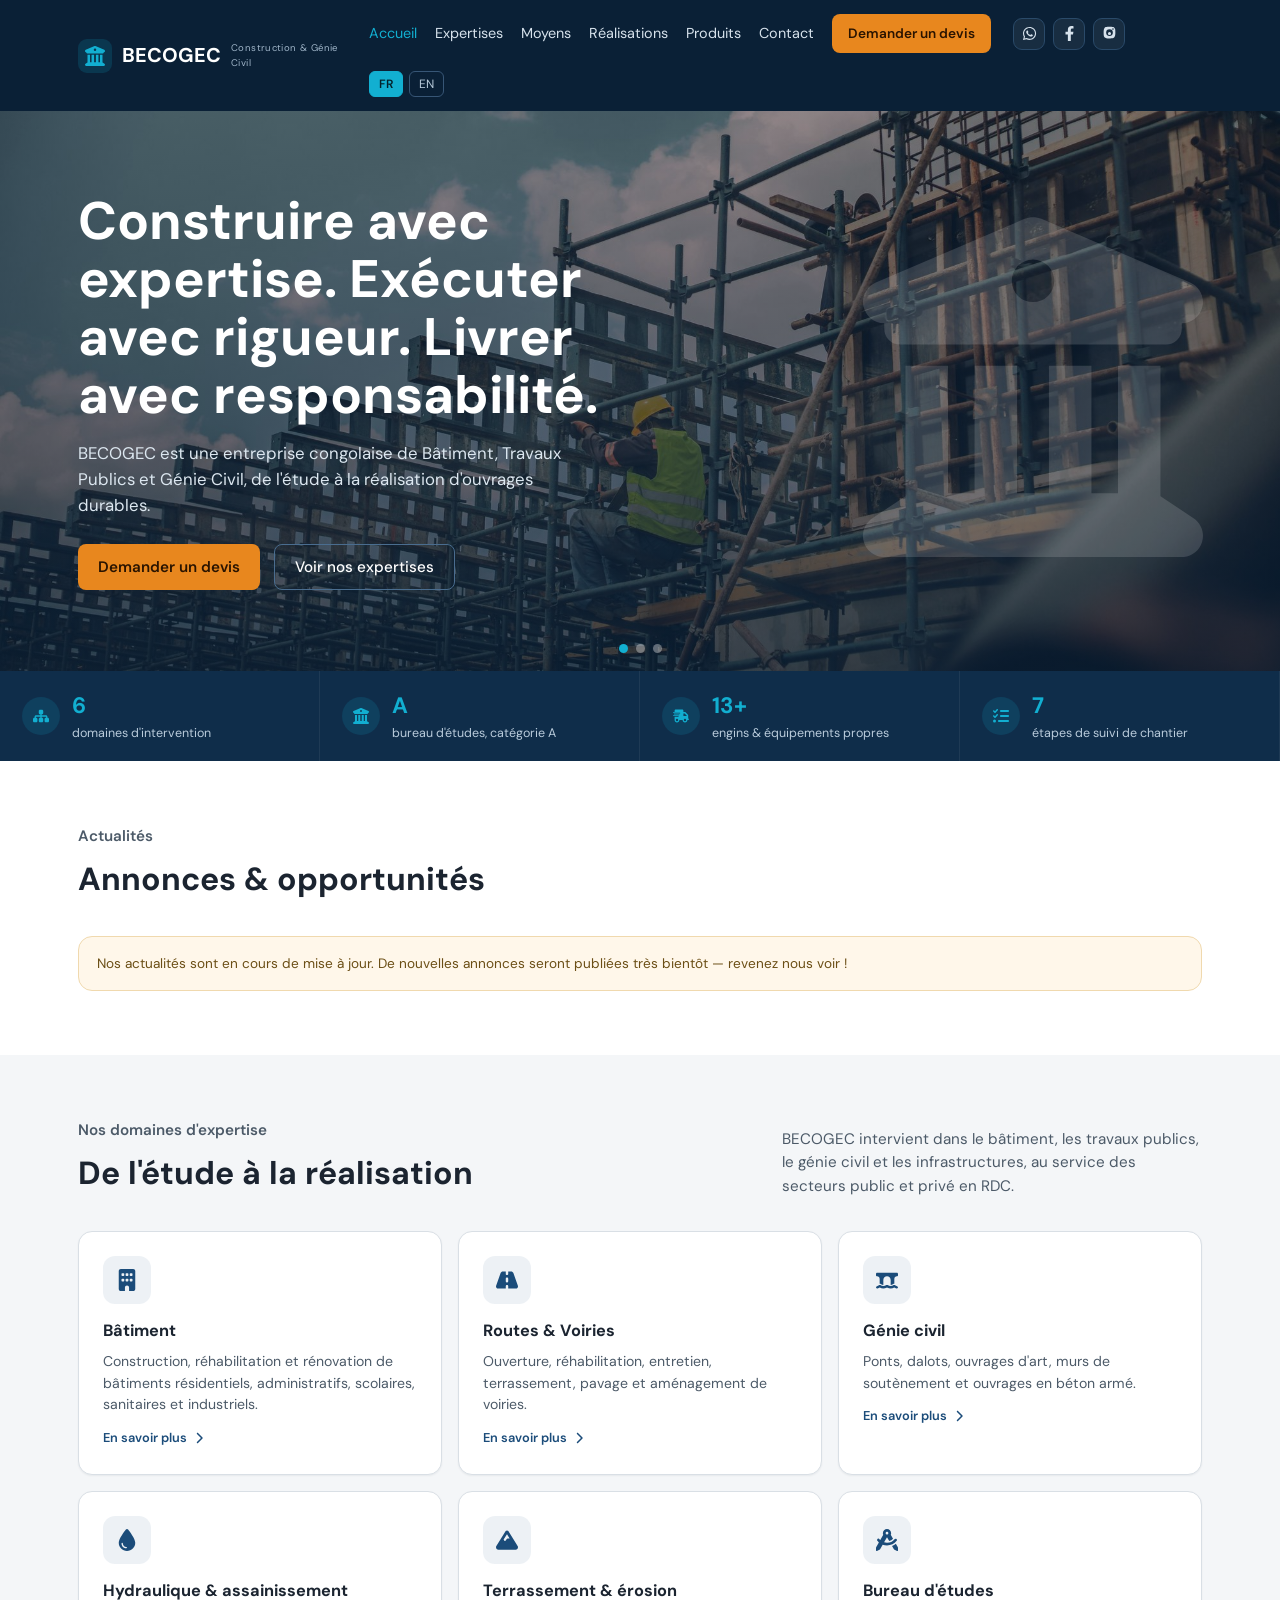
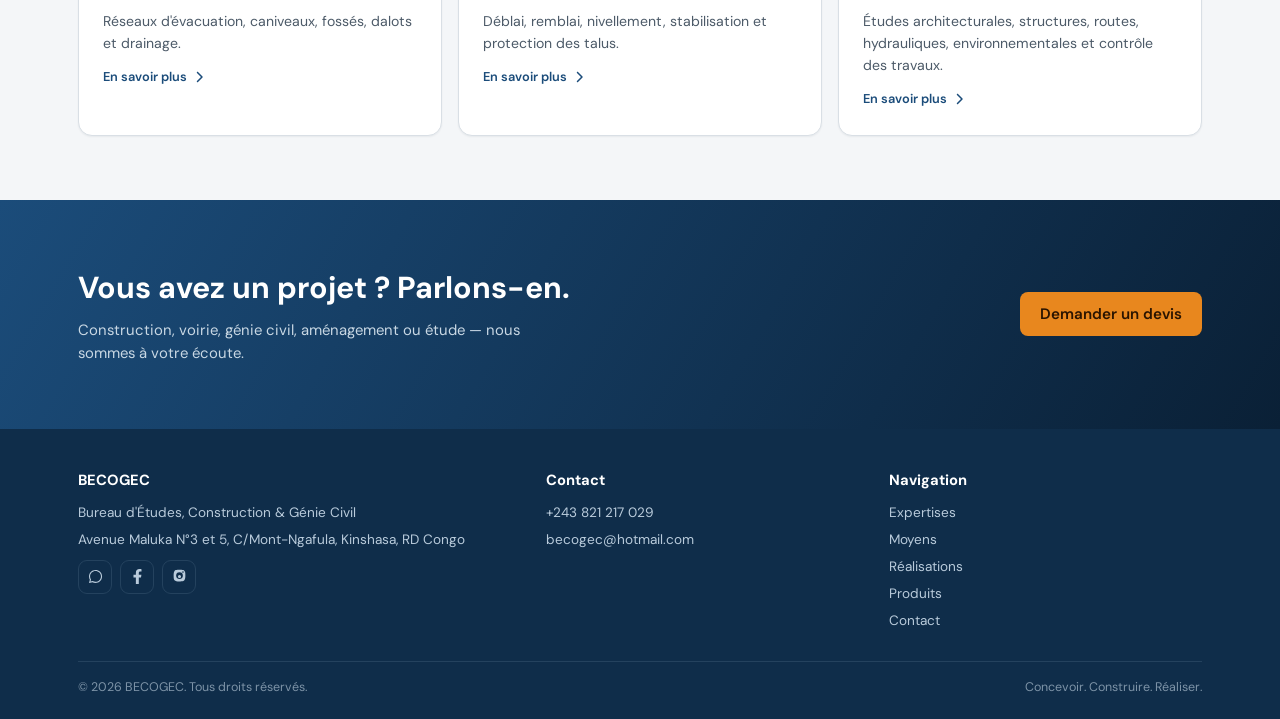
==== commit 3eb0e48b: "Mise a jour actualites, email et lien Facebook" ====
--- a/index.html
+++ b/index.html
@@ -26,7 +26,7 @@
       </div>
       <div class="social">
         <a href="https://wa.me/243821217029" target="_blank" rel="noopener" aria-label="WhatsApp"><svg viewBox="0 0 448 512"><path d="M380.9 97.1C339 55.1 283.2 32 223.9 32c-122.4 0-222 99.6-222 222 0 39.1 10.2 77.3 29.6 111L0 480l117.7-30.9c32.4 17.7 68.9 27 106.1 27h.1c122.3 0 224.1-99.6 224.1-222 0-59.3-25.2-115-67.1-157zm-157 341.6c-33.2 0-65.7-8.9-94-25.7l-6.7-4-69.8 18.3L72 359.2l-4.4-7c-18.5-29.4-28.2-63.3-28.2-98.2 0-101.7 82.8-184.5 184.6-184.5 49.3 0 95.6 19.2 130.4 54.1 34.8 34.9 56.2 81.2 56.1 130.5 0 101.8-84.9 184.6-186.6 184.6zm101.2-138.2c-5.5-2.8-32.8-16.2-37.9-18-5.1-1.9-8.8-2.8-12.5 2.8-3.7 5.6-14.3 18-17.6 21.8-3.2 3.7-6.5 4.2-12 1.4-32.6-16.3-54-29.1-75.5-66-5.7-9.8 5.7-9.1 16.3-30.3 1.8-3.7.9-6.9-.5-9.7-1.4-2.8-12.5-30.1-17.1-41.2-4.5-10.8-9.1-9.3-12.5-9.5-3.2-.2-6.9-.2-10.6-.2-3.7 0-9.7 1.4-14.8 6.9-5.1 5.6-19.4 19-19.4 46.3 0 27.3 19.9 53.7 22.6 57.4 2.8 3.7 39.1 59.7 94.8 83.8 35.2 15.2 49 16.5 66.6 13.9 10.7-1.6 32.8-13.4 37.4-26.4 4.6-13 4.6-24.1 3.2-26.4-1.3-2.5-5-3.9-10.5-6.6z"/></svg></a>
-        <a href="https://www.facebook.com/share/p/1FYS34QWa5/?mibextid=wwXIfr" target="_blank" rel="noopener" aria-label="Facebook"><svg viewBox="0 0 320 512"><path d="M279.1 288l14.2-92.7h-88.9v-60.1c0-25.4 12.4-50.1 52.2-50.1h40.4V6.3S260.4 0 225.4 0c-73.2 0-121 44.4-121 124.7v70.6H22.9V288h81.5v224h100.2V288z"/></svg></a>
+        <a href="https://www.facebook.com/share/19UcqTzUCa/?mibextid=wwXIfr" target="_blank" rel="noopener" aria-label="Facebook"><svg viewBox="0 0 320 512"><path d="M279.1 288l14.2-92.7h-88.9v-60.1c0-25.4 12.4-50.1 52.2-50.1h40.4V6.3S260.4 0 225.4 0c-73.2 0-121 44.4-121 124.7v70.6H22.9V288h81.5v224h100.2V288z"/></svg></a>
         <a href="https://www.instagram.com/p/Dd2Ry6AAjgD/?stkn=b3JyaDg4OGJpenpl" target="_blank" rel="noopener" aria-label="Instagram"><svg viewBox="0 0 448 512"><path d="M224 202.7A53.3 53.3 0 1 0 224 309.3 53.3 53.3 0 1 0 224 202.7zM398.8 80c-7.8-19.9-23-35.1-42.9-42.9C325.1 24 251.6 24 224 24s-101.1 0-131.9 13.1c-19.9 7.8-35.1 23-42.9 42.9C24 122.9 24 196.4 24 224s0 101.1 13.1 131.9c7.8 19.9 23 35.1 42.9 42.9C122.9 424 196.4 424 224 424s101.1 0 131.9-13.1c19.9-7.8 35.1-23 42.9-42.9C424 325.1 424 251.6 424 224s0-101.1-13.1-131.9zM224 338.7A114.7 114.7 0 1 1 224 109.3 114.7 114.7 0 1 1 224 338.7zM342.8 132.6a26.7 26.7 0 1 1 0-53.4 26.7 26.7 0 1 1 0 53.4z"/></svg></a>
       </div>
       <div class="langbtns">
@@ -71,12 +71,7 @@
   <section class="ads">
     <div class="wrap">
       <div class="section-head"><div><p class="eyebrow" data-i18n="ads_eyebrow">Actualités</p><h2 class="h2" data-i18n="ads_title">Annonces &amp; opportunités</h2></div></div>
-      <div class="ads-grid">
-        <div class="ad"><span class="icon-circle amber" data-icon="devis" data-size="16"></span><div><b data-i18n="ad1_t">Devis gratuit ce mois-ci</b><p data-i18n="ad1_d">Toute étude préliminaire déposée ce mois bénéficie d'un devis gratuit.</p></div></div>
-        <div class="ad"><span class="icon-circle amber" data-icon="camion-benne" data-size="16"></span><div><b data-i18n="ad2_t">Location d'engins disponible</b><p data-i18n="ad2_d">Pelle, niveleuse et compacteur disponibles à la location pour partenaires.</p></div></div>
-        <div class="ad"><span class="icon-circle amber" data-icon="vente" data-size="16"></span><div><b data-i18n="ad3_t">Pavés &amp; blocs en vente</b><p data-i18n="ad3_d">Production de concassés, pavés et blocs autobloquants disponible à la vente.</p></div></div>
-        <div class="ad"><span class="icon-circle amber" data-icon="emplois" data-size="16"></span><div><b data-i18n="ad4_t">Recrutement</b><p data-i18n="ad4_d">BECOGEC renforce ses équipes techniques — contactez-nous pour candidater.</p></div></div>
-      </div>
+      <div class="note-box" data-i18n="ads_empty">Nos actualités sont en cours de mise à jour. De nouvelles annonces seront publiées très bientôt — revenez nous voir !</div>
     </div>
   </section>
 
@@ -203,21 +198,22 @@
     <div class="section-head"><div><p class="eyebrow" data-i18n="ctp_eyebrow">Contact</p><h2 class="h2" data-i18n="ct_title">Vous avez un projet ? Parlons-en.</h2></div></div>
     <div class="contact-grid">
       <form id="contact-form">
-        <div class="form-field"><label data-i18n="f_name">Nom complet</label><input required type="text" id="f_name"></div>
-        <div class="form-field"><label data-i18n="f_email">Email</label><input required type="email" id="f_email"></div>
+        <div class="form-field"><label data-i18n="f_name">Nom complet</label><input required type="text" id="f_name" name="name"></div>
+        <div class="form-field"><label data-i18n="f_email">Email</label><input required type="email" id="f_email" name="email"></div>
         <div class="form-field"><label data-i18n="f_type">Type de projet</label>
-          <select id="f_type"><option data-i18n="d1_t">Bâtiment</option><option data-i18n="d2_t">Routes & Voiries</option><option data-i18n="d3_t">Génie civil</option><option data-i18n="d4_t">Hydraulique & assainissement</option><option data-i18n="d5_t">Terrassement & érosion</option><option data-i18n="d6_t">Bureau d'études</option></select>
+          <select id="f_type" name="project_type"><option data-i18n="d1_t">Bâtiment</option><option data-i18n="d2_t">Routes & Voiries</option><option data-i18n="d3_t">Génie civil</option><option data-i18n="d4_t">Hydraulique & assainissement</option><option data-i18n="d5_t">Terrassement & érosion</option><option data-i18n="d6_t">Bureau d'études</option></select>
         </div>
-        <div class="form-field"><label data-i18n="f_msg">Message</label><textarea id="f_msg"></textarea></div>
-        <button type="submit" class="btn-primary" data-i18n="f_send">Envoyer la demande</button>
+        <div class="form-field"><label data-i18n="f_msg">Message</label><textarea id="f_msg" name="message"></textarea></div>
+        <button type="submit" class="btn-primary" id="f_submit_btn" data-i18n="f_send">Envoyer la demande</button>
+        <div id="f_status" class="note-box" style="display:none; margin-top:14px;"></div>
       </form>
       <div class="contact-info">
         <div class="row"><span class="icon-circle" data-icon="lieu" data-size="16"></span><div><b data-i18n="ci_addr">Adresse</b><span>Avenue Maluka N°3 et 5, C/Mont-Ngafula, Kinshasa, RD Congo</span></div></div>
         <div class="row"><span class="icon-circle" data-icon="telephone" data-size="16"></span><div><b data-i18n="ci_tel">Téléphone</b><span><a href="tel:+243821217029">+243 821 217 029</a></span></div></div>
-        <div class="row"><span class="icon-circle" data-icon="email" data-size="16"></span><div><b data-i18n="ci_mail">Email</b><span><a href="mailto:becogec23@gmail.com">becogec23@gmail.com</a></span></div></div>
+        <div class="row"><span class="icon-circle" data-icon="email" data-size="16"></span><div><b data-i18n="ci_mail">Email</b><span><a href="mailto:becogec@hotmail.com">becogec@hotmail.com</a></span></div></div>
         <div class="row"><span class="icon-circle" data-icon="whatsapp" data-size="16"></span><div><b data-i18n="ci_soc">Réseaux sociaux</b><div class="foot-social" style="margin-top:8px;">
           <a href="https://wa.me/243821217029" target="_blank" rel="noopener" aria-label="WhatsApp"><svg viewBox="0 0 448 512"><path d="M380.9 97.1C339 55.1 283.2 32 223.9 32c-122.4 0-222 99.6-222 222 0 39.1 10.2 77.3 29.6 111L0 480l117.7-30.9c32.4 17.7 68.9 27 106.1 27h.1c122.3 0 224.1-99.6 224.1-222 0-59.3-25.2-115-67.1-157zm-157 341.6c-33.2 0-65.7-8.9-94-25.7l-6.7-4-69.8 18.3L72 359.2l-4.4-7c-18.5-29.4-28.2-63.3-28.2-98.2 0-101.7 82.8-184.5 184.6-184.5 49.3 0 95.6 19.2 130.4 54.1 34.8 34.9 56.2 81.2 56.1 130.5 0 101.8-84.9 184.6-186.6 184.6z"/></svg></a>
-          <a href="https://www.facebook.com/share/p/1FYS34QWa5/?mibextid=wwXIfr" target="_blank" rel="noopener" aria-label="Facebook"><svg viewBox="0 0 320 512"><path d="M279.1 288l14.2-92.7h-88.9v-60.1c0-25.4 12.4-50.1 52.2-50.1h40.4V6.3S260.4 0 225.4 0c-73.2 0-121 44.4-121 124.7v70.6H22.9V288h81.5v224h100.2V288z"/></svg></a>
+          <a href="https://www.facebook.com/share/19UcqTzUCa/?mibextid=wwXIfr" target="_blank" rel="noopener" aria-label="Facebook"><svg viewBox="0 0 320 512"><path d="M279.1 288l14.2-92.7h-88.9v-60.1c0-25.4 12.4-50.1 52.2-50.1h40.4V6.3S260.4 0 225.4 0c-73.2 0-121 44.4-121 124.7v70.6H22.9V288h81.5v224h100.2V288z"/></svg></a>
           <a href="https://www.instagram.com/p/Dd2Ry6AAjgD/?stkn=b3JyaDg4OGJpenpl" target="_blank" rel="noopener" aria-label="Instagram"><svg viewBox="0 0 448 512"><path d="M224 202.7A53.3 53.3 0 1 0 224 309.3 53.3 53.3 0 1 0 224 202.7zM398.8 80c-7.8-19.9-23-35.1-42.9-42.9C325.1 24 251.6 24 224 24s-101.1 0-131.9 13.1c-19.9 7.8-35.1 23-42.9 42.9C24 122.9 24 196.4 24 224s0 101.1 13.1 131.9c7.8 19.9 23 35.1 42.9 42.9C122.9 424 196.4 424 224 424s101.1 0 131.9-13.1c19.9-7.8 35.1-23 42.9-42.9C424 325.1 424 251.6 424 224s0-101.1-13.1-131.9zM224 338.7A114.7 114.7 0 1 1 224 109.3 114.7 114.7 0 1 1 224 338.7zM342.8 132.6a26.7 26.7 0 1 1 0-53.4 26.7 26.7 0 1 1 0 53.4z"/></svg></a>
         </div></div></div>
       </div>
@@ -233,10 +229,10 @@
       <div><h4>BECOGEC</h4><p data-i18n="foot_tag">Bureau d'Études, Construction & Génie Civil</p><p>Avenue Maluka N°3 et 5, C/Mont-Ngafula, Kinshasa, RD Congo</p>
       <div class="foot-social">
         <a href="https://wa.me/243821217029" target="_blank" rel="noopener" aria-label="WhatsApp"><svg viewBox="0 0 448 512"><path d="M380.9 97.1C339 55.1 283.2 32 223.9 32c-122.4 0-222 99.6-222 222 0 39.1 10.2 77.3 29.6 111L0 480l117.7-30.9c32.4 17.7 68.9 27 106.1 27h.1c122.3 0 224.1-99.6 224.1-222 0-59.3-25.2-115-67.1-157zm-157 341.6c-33.2 0-65.7-8.9-94-25.7l-6.7-4-69.8 18.3L72 359.2l-4.4-7c-18.5-29.4-28.2-63.3-28.2-98.2 0-101.7 82.8-184.5 184.6-184.5 49.3 0 95.6 19.2 130.4 54.1 34.8 34.9 56.2 81.2 56.1 130.5 0 101.8-84.9 184.6-186.6 184.6z"/></svg></a>
-        <a href="https://www.facebook.com/share/p/1FYS34QWa5/?mibextid=wwXIfr" target="_blank" rel="noopener" aria-label="Facebook"><svg viewBox="0 0 320 512"><path d="M279.1 288l14.2-92.7h-88.9v-60.1c0-25.4 12.4-50.1 52.2-50.1h40.4V6.3S260.4 0 225.4 0c-73.2 0-121 44.4-121 124.7v70.6H22.9V288h81.5v224h100.2V288z"/></svg></a>
+        <a href="https://www.facebook.com/share/19UcqTzUCa/?mibextid=wwXIfr" target="_blank" rel="noopener" aria-label="Facebook"><svg viewBox="0 0 320 512"><path d="M279.1 288l14.2-92.7h-88.9v-60.1c0-25.4 12.4-50.1 52.2-50.1h40.4V6.3S260.4 0 225.4 0c-73.2 0-121 44.4-121 124.7v70.6H22.9V288h81.5v224h100.2V288z"/></svg></a>
         <a href="https://www.instagram.com/p/Dd2Ry6AAjgD/?stkn=b3JyaDg4OGJpenpl" target="_blank" rel="noopener" aria-label="Instagram"><svg viewBox="0 0 448 512"><path d="M224 202.7A53.3 53.3 0 1 0 224 309.3 53.3 53.3 0 1 0 224 202.7zM398.8 80c-7.8-19.9-23-35.1-42.9-42.9C325.1 24 251.6 24 224 24s-101.1 0-131.9 13.1c-19.9 7.8-35.1 23-42.9 42.9C24 122.9 24 196.4 24 224s0 101.1 13.1 131.9c7.8 19.9 23 35.1 42.9 42.9C122.9 424 196.4 424 224 424s101.1 0 131.9-13.1c19.9-7.8 35.1-23 42.9-42.9C424 325.1 424 251.6 424 224s0-101.1-13.1-131.9zM224 338.7A114.7 114.7 0 1 1 224 109.3 114.7 114.7 0 1 1 224 338.7zM342.8 132.6a26.7 26.7 0 1 1 0-53.4 26.7 26.7 0 1 1 0 53.4z"/></svg></a>
       </div></div>
-      <div><h4 data-i18n="foot_h1">Contact</h4><a href="tel:+243821217029">+243 821 217 029</a><a href="mailto:becogec23@gmail.com">becogec23@gmail.com</a></div>
+      <div><h4 data-i18n="foot_h1">Contact</h4><a href="tel:+243821217029">+243 821 217 029</a><a href="mailto:becogec@hotmail.com">becogec@hotmail.com</a></div>
       <div><h4 data-i18n="foot_h2">Navigation</h4>
         <a data-nav="expertises" data-i18n="nav1">Expertises</a><a data-nav="moyens" data-i18n="nav2">Moyens</a>
         <a data-nav="realisations" data-i18n="nav5">Réalisations</a><a data-nav="produits" data-i18n="nav3">Produits</a><a data-nav="contact" data-i18n="nav4">Contact</a>
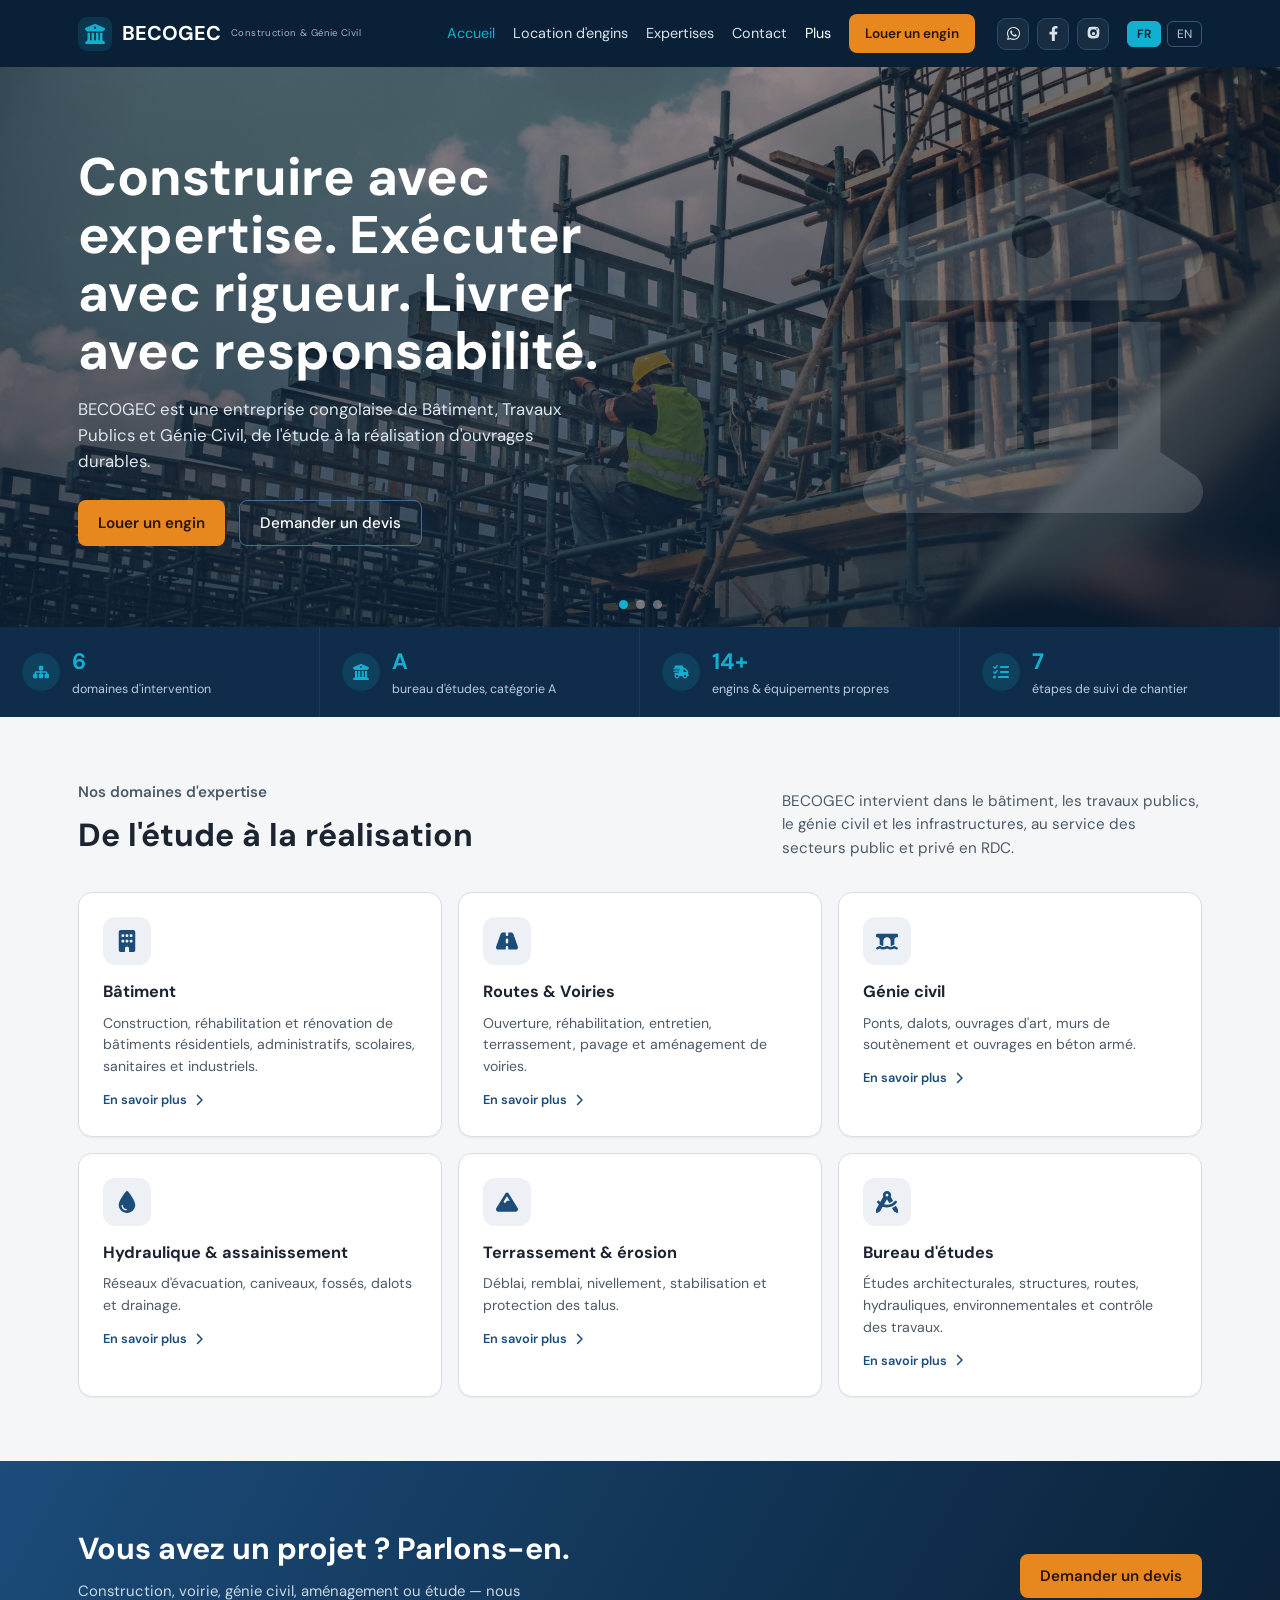
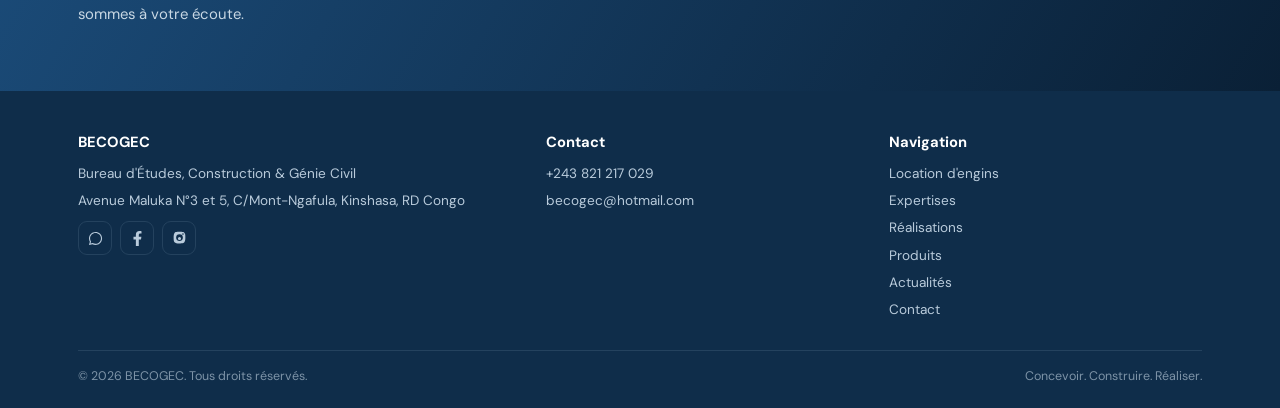
==== commit 4495d542: "Ajout tractopelle et videos supplementaires" ====
--- a/index.html
+++ b/index.html
@@ -17,12 +17,18 @@
     <nav>
       <div class="navlinks">
         <a data-page="accueil" data-i18n="navh">Accueil</a>
+        <a data-page="moyens" data-i18n="nav2">Location d'engins</a>
         <a data-page="expertises" data-i18n="nav1">Expertises</a>
-        <a data-page="moyens" data-i18n="nav2">Moyens</a>
-        <a data-page="realisations" data-i18n="nav5">Réalisations</a>
-        <a data-page="produits" data-i18n="nav3">Produits</a>
         <a data-page="contact" data-i18n="nav4">Contact</a>
-        <a class="cta-btn" data-nav="contact" data-i18n="nav_cta">Demander un devis</a>
+        <div class="navdrop">
+          <button type="button" class="navdrop-btn" data-i18n="nav_more">Plus <span class="caret">▾</span></button>
+          <div class="navdrop-menu">
+            <a data-page="realisations" data-i18n="nav5">Réalisations</a>
+            <a data-page="produits" data-i18n="nav3">Produits</a>
+            <a data-page="actualites" data-i18n="nav6">Actualités</a>
+          </div>
+        </div>
+        <a class="cta-btn" data-nav="moyens" data-i18n="nav_cta">Louer un engin</a>
       </div>
       <div class="social">
         <a href="https://wa.me/243821217029" target="_blank" rel="noopener" aria-label="WhatsApp"><svg viewBox="0 0 448 512"><path d="M380.9 97.1C339 55.1 283.2 32 223.9 32c-122.4 0-222 99.6-222 222 0 39.1 10.2 77.3 29.6 111L0 480l117.7-30.9c32.4 17.7 68.9 27 106.1 27h.1c122.3 0 224.1-99.6 224.1-222 0-59.3-25.2-115-67.1-157zm-157 341.6c-33.2 0-65.7-8.9-94-25.7l-6.7-4-69.8 18.3L72 359.2l-4.4-7c-18.5-29.4-28.2-63.3-28.2-98.2 0-101.7 82.8-184.5 184.6-184.5 49.3 0 95.6 19.2 130.4 54.1 34.8 34.9 56.2 81.2 56.1 130.5 0 101.8-84.9 184.6-186.6 184.6zm101.2-138.2c-5.5-2.8-32.8-16.2-37.9-18-5.1-1.9-8.8-2.8-12.5 2.8-3.7 5.6-14.3 18-17.6 21.8-3.2 3.7-6.5 4.2-12 1.4-32.6-16.3-54-29.1-75.5-66-5.7-9.8 5.7-9.1 16.3-30.3 1.8-3.7.9-6.9-.5-9.7-1.4-2.8-12.5-30.1-17.1-41.2-4.5-10.8-9.1-9.3-12.5-9.5-3.2-.2-6.9-.2-10.6-.2-3.7 0-9.7 1.4-14.8 6.9-5.1 5.6-19.4 19-19.4 46.3 0 27.3 19.9 53.7 22.6 57.4 2.8 3.7 39.1 59.7 94.8 83.8 35.2 15.2 49 16.5 66.6 13.9 10.7-1.6 32.8-13.4 37.4-26.4 4.6-13 4.6-24.1 3.2-26.4-1.3-2.5-5-3.9-10.5-6.6z"/></svg></a>
@@ -46,7 +52,7 @@
       <div class="slide active"><div class="bg"><img src="images/hero-1.jpg" alt="Équipe BECOGEC sur un chantier"></div><div class="glyph" data-icon="stats-bureau"></div>
         <div class="slide-inner"><h1 data-i18n="hero_title">Construire avec expertise. Exécuter avec rigueur. Livrer avec responsabilité.</h1>
         <p data-i18n="hero_lead">BECOGEC est une entreprise congolaise de Bâtiment, Travaux Publics et Génie Civil, de l'étude à la réalisation d'ouvrages durables.</p>
-        <div class="ctas"><button class="btn-primary" data-nav="contact" data-i18n="hero_cta1">Demander un devis</button><button class="btn-ghost" data-nav="expertises" data-i18n="hero_cta2">Voir nos expertises</button></div></div>
+        <div class="ctas"><button class="btn-primary" data-nav="moyens" data-i18n="hero_cta1">Louer un engin</button><button class="btn-ghost" data-nav="contact" data-i18n="hero_cta2">Demander un devis</button></div></div>
       </div>
       <div class="slide"><div class="bg"><img src="images/hero-2.jpg" alt="Engin de terrassement sur chantier de route"></div><div class="glyph" data-icon="routes"></div>
         <div class="slide-inner"><h1 data-i18n="s_r_t">Routes, ouvrages d'art et infrastructures</h1>
@@ -63,15 +69,8 @@
     <div class="hero-stats">
       <div><span class="icon-circle on-dark" data-icon="stats-domaines" data-size="16"></span><span><b>6</b><span data-i18n="stat1">domaines d'intervention</span></span></div>
       <div><span class="icon-circle on-dark" data-icon="stats-bureau" data-size="16"></span><span><b>A</b><span data-i18n="stat2">bureau d'études, catégorie A</span></span></div>
-      <div><span class="icon-circle on-dark" data-icon="stats-engins" data-size="16"></span><span><b>13+</b><span data-i18n="stat3">engins & équipements propres</span></span></div>
+      <div><span class="icon-circle on-dark" data-icon="stats-engins" data-size="16"></span><span><b>14+</b><span data-i18n="stat3">engins & équipements propres</span></span></div>
       <div><span class="icon-circle on-dark" data-icon="stats-etapes" data-size="16"></span><span><b>7</b><span data-i18n="stat4">étapes de suivi de chantier</span></span></div>
-    </div>
-  </section>
-
-  <section class="ads">
-    <div class="wrap">
-      <div class="section-head"><div><p class="eyebrow" data-i18n="ads_eyebrow">Actualités</p><h2 class="h2" data-i18n="ads_title">Annonces &amp; opportunités</h2></div></div>
-      <div class="note-box" data-i18n="ads_empty">Nos actualités sont en cours de mise à jour. De nouvelles annonces seront publiées très bientôt — revenez nous voir !</div>
     </div>
   </section>
 
@@ -111,22 +110,54 @@
   </div></section>
 </div>
 
-<!-- MOYENS -->
+<!-- MOYENS / LOCATION D'ENGINS -->
 <div class="page" id="page-moyens">
   <section class="band-dark"><div class="wrap">
-    <div class="section-head"><div><p class="eyebrow" style="color:var(--cyan);" data-i18n="moy_eyebrow">Nos moyens</p><h2 class="h2" data-i18n="moy_title">Un parc matériel pour des chantiers autonomes</h2></div>
-    <p data-i18n="moy_desc">Équipements propres mobilisés directement sur nos chantiers, avec possibilité de location pour partenaires.</p></div>
+    <div class="section-head"><div><p class="eyebrow" style="color:var(--cyan);" data-i18n="moy_eyebrow">Location d'engins</p><h2 class="h2" data-i18n="moy_title">Nos machines disponibles à la location</h2></div>
+    <p data-i18n="moy_desc">BECOGEC met à disposition ses propres engins et équipements pour les chantiers de ses partenaires, en parallèle de ses travaux de construction et bureau d'études.</p></div>
+
+    <p class="eq-cat" data-i18n="eq_cat1">Terrassement &amp; transport</p>
     <div class="eq-list">
-      <div class="eq-item"><span class="icon-circle on-dark" data-icon="excavatrice" data-size="18"></span><div><b data-i18n="e1_t">Pelle excavatrice</b><span data-i18n="e1_d">Caterpillar 320 D3 GC, sur chenilles</span></div></div>
-      <div class="eq-item"><span class="icon-circle on-dark" data-icon="niveleuse" data-size="18"></span><div><b data-i18n="e2_t">Niveleuse</b><span data-i18n="e2_d">Zoomlion PY190B</span></div></div>
-      <div class="eq-item"><span class="icon-circle on-dark" data-icon="compacteur" data-size="18"></span><div><b data-i18n="e3_t">Compacteur</b><span data-i18n="e3_d">Caterpillar CB24B</span></div></div>
-      <div class="eq-item"><span class="icon-circle on-dark" data-icon="camion-benne" data-size="18"></span><div><b data-i18n="e4_t">Camion-benne</b><span data-i18n="e4_d">Sinotruk Howo 6x4, 30 tonnes</span></div></div>
-      <div class="eq-item"><span class="icon-circle on-dark" data-icon="concasseur" data-size="18"></span><div><b data-i18n="e5_t">Concasseur</b><span data-i18n="e5_d">Production de concassés 2/8 pour pavés</span></div></div>
-      <div class="eq-item"><span class="icon-circle on-dark" data-icon="generateur" data-size="18"></span><div><b data-i18n="e6_t">Groupe électrogène</b><span data-i18n="e6_d">6 KVA avec poste à souder intégré</span></div></div>
-      <div class="eq-item"><span class="icon-circle on-dark" data-icon="machine-paves" data-size="18"></span><div><b data-i18n="e7_t">Machine à pavés</b><span data-i18n="e7_d">Production de pavés et blocs autobloquants</span></div></div>
-      <div class="eq-item"><span class="icon-circle on-dark" data-icon="solaire" data-size="18"></span><div><b data-i18n="e8_t">Panneaux &amp; pompes solaires</b><span data-i18n="e8_d">Autonomie en eau et énergie sur site</span></div></div>
-      <div class="eq-item"><span class="icon-circle on-dark" data-icon="tricycles" data-size="18"></span><div><b data-i18n="e9_t">Tricycles &amp; échafaudages</b><span data-i18n="e9_d">Transport de matériaux, une vingtaine de modules</span></div></div>
-    </div>
+      <div class="eq-item has-photo"><div class="eq-photo"><img src="images/equip-pelle.jpg" alt="Pelle excavatrice BECOGEC" loading="lazy"><span class="avail-badge" data-i18n="avail_yes">Disponible</span></div><div class="eq-body"><b data-i18n="e1_t">Pelle excavatrice</b><span data-i18n="e1_d">Caterpillar 320 D3 GC, sur chenilles — année 2023</span></div></div>
+      <div class="eq-item has-photo"><div class="eq-photo"><img src="images/equip-tractopelle.jpg" alt="Tractopelle BECOGEC" loading="lazy"><span class="avail-badge" data-i18n="avail_yes">Disponible</span></div><div class="eq-body"><b data-i18n="e13_t">Tractopelle</b><span data-i18n="e13_d">Chargeuse-pelleteuse, pour terrassement et drainage</span></div></div>
+      <div class="eq-item"><span class="icon-circle on-dark" data-icon="niveleuse" data-size="18"></span><div><b data-i18n="e2_t">Niveleuse</b><span data-i18n="e2_d">Zoomlion PY190B — année 2007</span></div><span class="avail-badge on-dark" data-i18n="avail_yes">Disponible</span></div>
+      <div class="eq-item"><span class="icon-circle on-dark" data-icon="compacteur" data-size="18"></span><div><b data-i18n="e3_t">Compacteur</b><span data-i18n="e3_d">Caterpillar CB24B — année 2013</span></div><span class="avail-badge on-dark" data-i18n="avail_yes">Disponible</span></div>
+      <div class="eq-item"><span class="icon-circle on-dark" data-icon="camion-benne" data-size="18"></span><div><b data-i18n="e4_t">Camion-benne</b><span data-i18n="e4_d">Sinotruk Howo 6x4, 30 tonnes, 10 roues</span></div><span class="avail-badge on-dark" data-i18n="avail_yes">Disponible</span></div>
+      <div class="eq-item has-photo"><div class="eq-photo"><img src="images/equip-tricycles.jpg" alt="Tricycles de transport BECOGEC" loading="lazy"><span class="avail-badge" data-i18n="avail_yes">Disponible</span></div><div class="eq-body"><b data-i18n="e9_t">Tricycles de transport</b><span data-i18n="e9_d">OMOTO, plus d'1 tonne de charge chacun (x2)</span></div></div>
+    </div>
+
+    <p class="eq-cat" data-i18n="eq_cat2">Production de matériaux</p>
+    <div class="eq-list">
+      <div class="eq-item has-photo"><div class="eq-photo"><img src="images/equip-concasseur.jpg" alt="Concasseur BECOGEC" loading="lazy"><span class="avail-badge" data-i18n="avail_yes">Disponible</span></div><div class="eq-body"><b data-i18n="e5_t">Concasseur</b><span data-i18n="e5_d">Production de concassés 2/8 pour pavés</span></div></div>
+      <div class="eq-item has-photo"><div class="eq-photo"><img src="images/equip-paves.jpg" alt="Machine à pavés BECOGEC" loading="lazy"><span class="avail-badge" data-i18n="avail_yes">Disponible</span></div><div class="eq-body"><b data-i18n="e7_t">Machine à pavés</b><span data-i18n="e7_d">Moteur de vibration intégré</span></div></div>
+      <div class="eq-item has-photo"><div class="eq-photo"><img src="images/equip-plaque.jpg" alt="Plaque vibrante BECOGEC" loading="lazy"><span class="avail-badge" data-i18n="avail_yes">Disponible</span></div><div class="eq-body"><b data-i18n="e11_t">Plaque vibrante</b><span data-i18n="e11_d">Marque Subaru, compactage de petites surfaces</span></div></div>
+      <div class="eq-item has-photo"><div class="eq-photo"><img src="images/equip-betonniere.jpg" alt="Bétonnière BECOGEC" loading="lazy"><span class="avail-badge" data-i18n="avail_yes">Disponible</span></div><div class="eq-body"><b data-i18n="e12_t">Bétonnière</b><span data-i18n="e12_d">Malaxage de béton sur chantier</span></div></div>
+    </div>
+
+    <p class="eq-cat" data-i18n="eq_cat3">Autonomie de chantier</p>
+    <div class="eq-list">
+      <div class="eq-item has-photo"><div class="eq-photo"><img src="images/equip-generateur.jpg" alt="Groupe électrogène BECOGEC" loading="lazy"><span class="avail-badge" data-i18n="avail_yes">Disponible</span></div><div class="eq-body"><b data-i18n="e6_t">Groupe électrogène</b><span data-i18n="e6_d">6 KVA, marque Turbo Max, poste à souder intégré</span></div></div>
+      <div class="eq-item has-photo"><div class="eq-photo"><img src="images/equip-solaire.jpg" alt="Panneaux et pompe solaires BECOGEC" loading="lazy"><span class="avail-badge" data-i18n="avail_yes">Disponible</span></div><div class="eq-body"><b data-i18n="e8_t">Panneaux &amp; pompes solaires</b><span data-i18n="e8_d">Autonomie en eau et énergie sur site</span></div></div>
+      <div class="eq-item has-photo"><div class="eq-photo"><img src="images/equip-echafaudage.jpg" alt="Échafaudages BECOGEC" loading="lazy"><span class="avail-badge" data-i18n="avail_yes">Disponible</span></div><div class="eq-body"><b data-i18n="e10_t">Échafaudages</b><span data-i18n="e10_d">Une vingtaine de modules disponibles</span></div></div>
+    </div>
+
+    <div class="note-box" data-i18n="eq_note">Statut mis à jour régulièrement. Pour confirmer la disponibilité d'un engin à une date précise, contactez-nous directement.</div>
+  </div></section>
+
+  <section><div class="wrap">
+    <div class="section-head"><div><p class="eyebrow" data-i18n="vid_eyebrow">En action</p><h2 class="h2" data-i18n="vid_title">Nos engins sur le terrain</h2></div></div>
+    <div class="video-grid">
+      <video controls preload="none" poster="images/equip-pelle.jpg" playsinline><source src="videos/engin-2.mp4" type="video/mp4"></video>
+      <video controls preload="none" playsinline><source src="videos/engin-1.mp4" type="video/mp4"></video>
+      <video controls preload="none" playsinline><source src="videos/engin-3.mp4" type="video/mp4"></video>
+      <video controls preload="none" playsinline><source src="videos/engin-4.mp4" type="video/mp4"></video>
+      <video controls preload="none" poster="images/equip-tractopelle.jpg" playsinline><source src="videos/engin-5.mp4" type="video/mp4"></video>
+    </div>
+  </div></section>
+
+  <section class="cta-band"><div class="wrap">
+    <div><h2 data-i18n="eq_cta_title">Besoin d'un engin pour votre chantier ?</h2><p data-i18n="eq_cta_desc">Contactez-nous pour connaître les modalités et la durée de location.</p></div>
+    <button class="btn-primary" data-nav="contact" data-i18n="eq_cta_btn">Nous contacter</button>
   </div></section>
 </div>
 
@@ -149,6 +180,8 @@
       <figure><img src="images/realis-1.jpg" alt="Ingénieur BECOGEC sur chantier" loading="lazy"></figure>
       <figure><img src="images/realis-2.jpg" alt="Étude de plans BECOGEC" loading="lazy"></figure>
       <figure><img src="images/realis-3.jpg" alt="Équipe BECOGEC en ferraillage et coffrage" loading="lazy"></figure>
+      <figure><img src="images/realis-4.jpg" alt="Étude de terrain BECOGEC en milieu naturel" loading="lazy"></figure>
+      <figure><img src="images/realis-5.jpg" alt="Reconnaissance de site par l'équipe BECOGEC" loading="lazy"></figure>
     </div>
   </div></section>
 </div>
@@ -190,6 +223,14 @@
     <span><span class="ico" data-icon="shield" data-size="16"></span><span data-i18n="trust1"><b>ARSP</b> Entreprise enregistrée en sous-traitance</span></span>
     <span><span class="ico" data-icon="shield" data-size="16"></span><span data-i18n="trust2"><b>Agrément ITP</b> Bureau d'études, catégorie A</span></span>
   </div></div>
+</div>
+
+<!-- ACTUALITES -->
+<div class="page" id="page-actualites">
+  <section class="band-dark"><div class="wrap">
+    <div class="section-head"><div><p class="eyebrow" style="color:var(--cyan);" data-i18n="ads_eyebrow">Actualités</p><h2 class="h2" data-i18n="ads_title">Annonces &amp; opportunités</h2></div></div>
+    <div class="note-box" data-i18n="ads_empty">Nos actualités sont en cours de mise à jour. De nouvelles annonces seront publiées très bientôt — revenez nous voir !</div>
+  </div></section>
 </div>
 
 <!-- CONTACT -->
@@ -234,8 +275,8 @@
       </div></div>
       <div><h4 data-i18n="foot_h1">Contact</h4><a href="tel:+243821217029">+243 821 217 029</a><a href="mailto:becogec@hotmail.com">becogec@hotmail.com</a></div>
       <div><h4 data-i18n="foot_h2">Navigation</h4>
-        <a data-nav="expertises" data-i18n="nav1">Expertises</a><a data-nav="moyens" data-i18n="nav2">Moyens</a>
-        <a data-nav="realisations" data-i18n="nav5">Réalisations</a><a data-nav="produits" data-i18n="nav3">Produits</a><a data-nav="contact" data-i18n="nav4">Contact</a>
+        <a data-nav="moyens" data-i18n="nav2">Location d'engins</a><a data-nav="expertises" data-i18n="nav1">Expertises</a>
+        <a data-nav="realisations" data-i18n="nav5">Réalisations</a><a data-nav="produits" data-i18n="nav3">Produits</a><a data-nav="actualites" data-i18n="nav6">Actualités</a><a data-nav="contact" data-i18n="nav4">Contact</a>
       </div>
     </div>
     <div class="foot-bottom"><span>© 2026 BECOGEC. <span data-i18n="foot_rights">Tous droits réservés.</span></span><span data-i18n="foot_build">Concevoir. Construire. Réaliser.</span></div>
--- a/css/style.css
+++ b/css/style.css
@@ -119,8 +119,32 @@
 .eq-item{border:1px solid #24425E; background:rgba(255,255,255,.02); padding:18px 20px; border-radius:var(--radius); display:flex; gap:14px; align-items:flex-start;}
 .eq-item b{display:block; color:#fff; font-size:.98rem; margin-bottom:4px;}
 .eq-item span{font-size:.84rem; color:#B9CBDB;}
+.eq-item.has-photo{padding:0; overflow:hidden; flex-direction:column; align-items:stretch;}
+.eq-item.has-photo .eq-photo{width:100%; aspect-ratio:4/3; overflow:hidden; background:#0F2638;}
+.eq-item.has-photo .eq-photo img{width:100%; height:100%; object-fit:cover; display:block;}
+.eq-item.has-photo .eq-body{padding:14px 18px 18px;}
+.eq-cat{color:var(--cyan); text-transform:uppercase; letter-spacing:.06em; font-size:.78rem; font-weight:700; margin:34px 0 14px;}
+.eq-list:first-of-type,.eq-cat:first-of-type{margin-top:0;}
+.avail-badge{display:inline-block; font-size:.72rem; font-weight:700; padding:3px 9px; border-radius:20px; background:#1C8A4C; color:#fff; letter-spacing:.02em; white-space:nowrap;}
+.eq-item.has-photo .eq-photo{position:relative;}
+.eq-item.has-photo .eq-photo .avail-badge{position:absolute; top:10px; right:10px;}
+.eq-item:not(.has-photo){flex-wrap:wrap;}
+.eq-item:not(.has-photo) .avail-badge{margin-left:auto; align-self:center;}
 @media(max-width:880px){.eq-list{grid-template-columns:1fr 1fr;}}
 @media(max-width:560px){.eq-list{grid-template-columns:1fr;}}
+
+.video-grid{display:grid; grid-template-columns:repeat(3,1fr); gap:16px; margin-top:22px;}
+.video-grid video{width:100%; aspect-ratio:4/3; object-fit:cover; border-radius:var(--radius); background:#000; display:block;}
+@media(max-width:880px){.video-grid{grid-template-columns:1fr;}}
+
+.navdrop{position:relative;}
+.navdrop-btn{background:none; border:none; font:inherit; cursor:pointer; color:inherit; padding:0; display:inline-flex; align-items:center; gap:3px;}
+.navdrop-btn .caret{font-size:.7em;}
+.navdrop-menu{display:none; position:absolute; top:calc(100% + 12px); left:0; background:#fff; border:1px solid #E3E8EC; border-radius:var(--radius); box-shadow:var(--shadow-md); padding:8px; min-width:170px; z-index:40; flex-direction:column;}
+.navdrop-menu a{padding:8px 10px; border-radius:8px; white-space:nowrap;}
+.navdrop-menu a:hover{background:#F3F6F8;}
+.navdrop:hover .navdrop-menu,.navdrop:focus-within .navdrop-menu{display:flex;}
+@media(max-width:980px){.navdrop-menu{position:static; box-shadow:none; border:none; padding:0 0 0 14px; display:flex;}}
 
 .prod-row{display:grid; grid-template-columns:repeat(4,1fr); gap:16px;}
 .prod{background:#fff; border:1px solid var(--line); border-radius:var(--radius); padding:22px; box-shadow:var(--shadow-sm);}
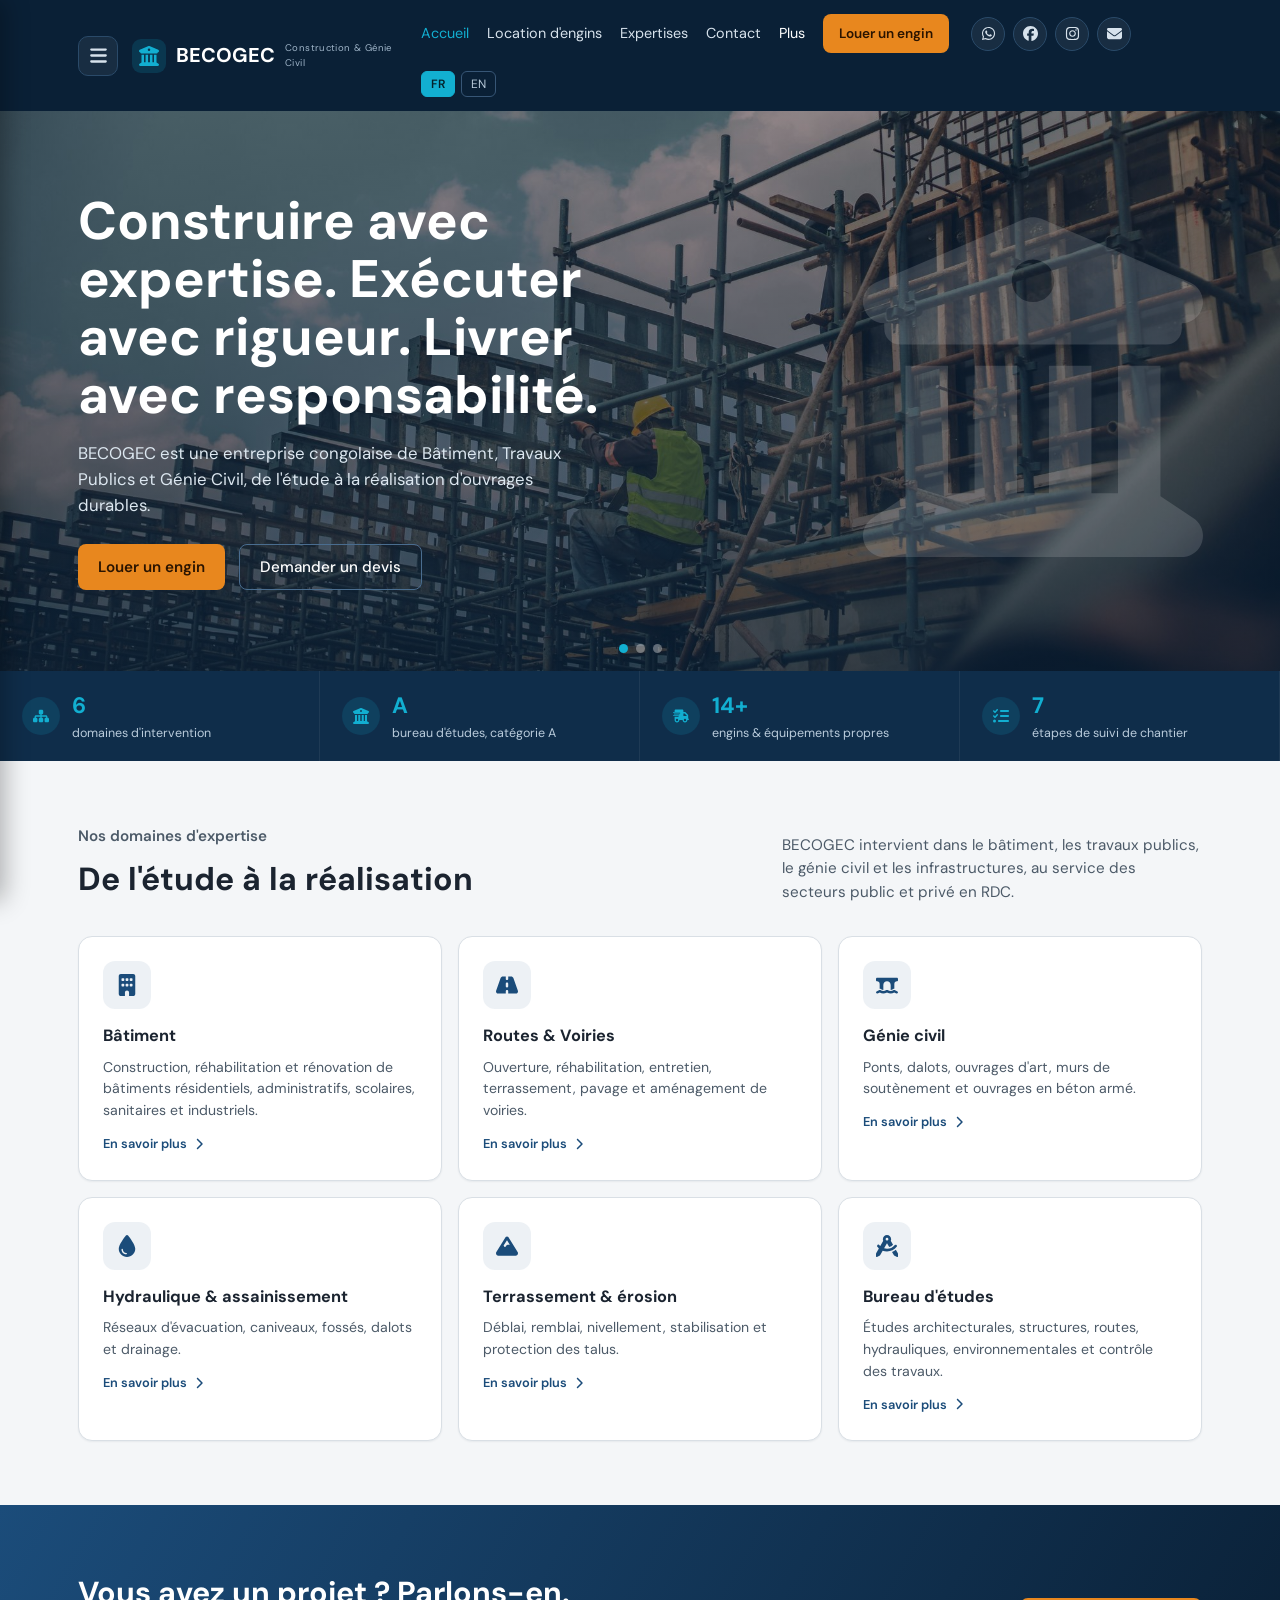
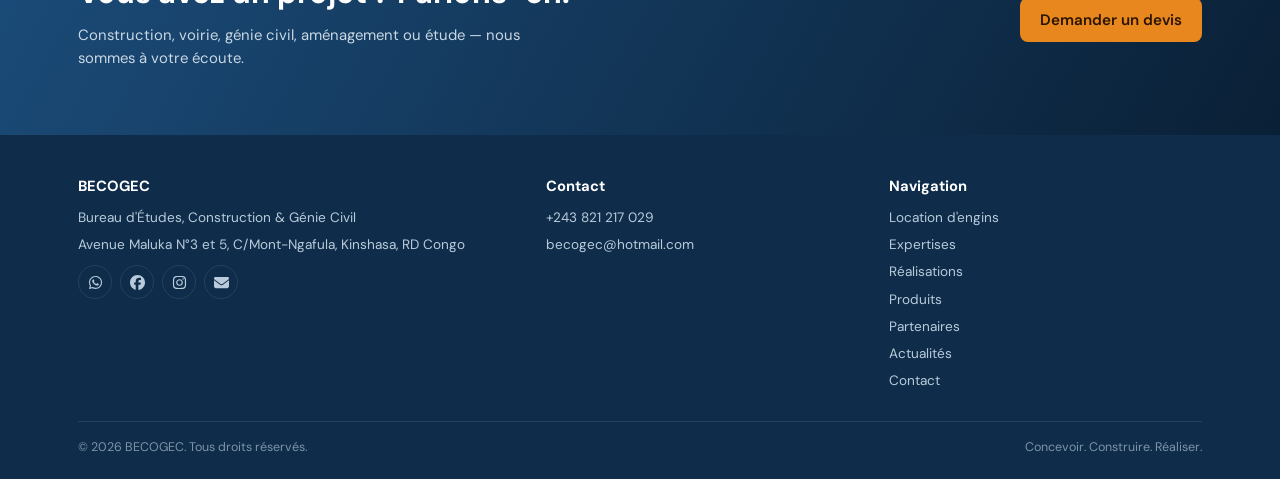
==== commit c1f6a5aa: "Menu hamburger, icones pro, page Partenaires, lien Instagram" ====
--- a/index.html
+++ b/index.html
@@ -13,6 +13,7 @@
 
 <header>
   <div class="topbar">
+    <button type="button" class="hamburger-btn" id="menuToggle" aria-label="Menu" aria-expanded="false" aria-controls="siteDrawer"><span class="ico" data-icon="menu" data-size="19"></span></button>
     <div class="brand" data-nav="accueil"><span class="ico" data-icon="stats-bureau" data-size="20"></span>BECOGEC<small data-i18n="tagline_small">Construction & Génie Civil</small></div>
     <nav>
       <div class="navlinks">
@@ -25,15 +26,17 @@
           <div class="navdrop-menu">
             <a data-page="realisations" data-i18n="nav5">Réalisations</a>
             <a data-page="produits" data-i18n="nav3">Produits</a>
+            <a data-page="partenaires" data-i18n="nav7">Partenaires</a>
             <a data-page="actualites" data-i18n="nav6">Actualités</a>
           </div>
         </div>
         <a class="cta-btn" data-nav="moyens" data-i18n="nav_cta">Louer un engin</a>
       </div>
       <div class="social">
-        <a href="https://wa.me/243821217029" target="_blank" rel="noopener" aria-label="WhatsApp"><svg viewBox="0 0 448 512"><path d="M380.9 97.1C339 55.1 283.2 32 223.9 32c-122.4 0-222 99.6-222 222 0 39.1 10.2 77.3 29.6 111L0 480l117.7-30.9c32.4 17.7 68.9 27 106.1 27h.1c122.3 0 224.1-99.6 224.1-222 0-59.3-25.2-115-67.1-157zm-157 341.6c-33.2 0-65.7-8.9-94-25.7l-6.7-4-69.8 18.3L72 359.2l-4.4-7c-18.5-29.4-28.2-63.3-28.2-98.2 0-101.7 82.8-184.5 184.6-184.5 49.3 0 95.6 19.2 130.4 54.1 34.8 34.9 56.2 81.2 56.1 130.5 0 101.8-84.9 184.6-186.6 184.6zm101.2-138.2c-5.5-2.8-32.8-16.2-37.9-18-5.1-1.9-8.8-2.8-12.5 2.8-3.7 5.6-14.3 18-17.6 21.8-3.2 3.7-6.5 4.2-12 1.4-32.6-16.3-54-29.1-75.5-66-5.7-9.8 5.7-9.1 16.3-30.3 1.8-3.7.9-6.9-.5-9.7-1.4-2.8-12.5-30.1-17.1-41.2-4.5-10.8-9.1-9.3-12.5-9.5-3.2-.2-6.9-.2-10.6-.2-3.7 0-9.7 1.4-14.8 6.9-5.1 5.6-19.4 19-19.4 46.3 0 27.3 19.9 53.7 22.6 57.4 2.8 3.7 39.1 59.7 94.8 83.8 35.2 15.2 49 16.5 66.6 13.9 10.7-1.6 32.8-13.4 37.4-26.4 4.6-13 4.6-24.1 3.2-26.4-1.3-2.5-5-3.9-10.5-6.6z"/></svg></a>
-        <a href="https://www.facebook.com/share/19UcqTzUCa/?mibextid=wwXIfr" target="_blank" rel="noopener" aria-label="Facebook"><svg viewBox="0 0 320 512"><path d="M279.1 288l14.2-92.7h-88.9v-60.1c0-25.4 12.4-50.1 52.2-50.1h40.4V6.3S260.4 0 225.4 0c-73.2 0-121 44.4-121 124.7v70.6H22.9V288h81.5v224h100.2V288z"/></svg></a>
-        <a href="https://www.instagram.com/p/Dd2Ry6AAjgD/?stkn=b3JyaDg4OGJpenpl" target="_blank" rel="noopener" aria-label="Instagram"><svg viewBox="0 0 448 512"><path d="M224 202.7A53.3 53.3 0 1 0 224 309.3 53.3 53.3 0 1 0 224 202.7zM398.8 80c-7.8-19.9-23-35.1-42.9-42.9C325.1 24 251.6 24 224 24s-101.1 0-131.9 13.1c-19.9 7.8-35.1 23-42.9 42.9C24 122.9 24 196.4 24 224s0 101.1 13.1 131.9c7.8 19.9 23 35.1 42.9 42.9C122.9 424 196.4 424 224 424s101.1 0 131.9-13.1c19.9-7.8 35.1-23 42.9-42.9C424 325.1 424 251.6 424 224s0-101.1-13.1-131.9zM224 338.7A114.7 114.7 0 1 1 224 109.3 114.7 114.7 0 1 1 224 338.7zM342.8 132.6a26.7 26.7 0 1 1 0-53.4 26.7 26.7 0 1 1 0 53.4z"/></svg></a>
+        <a href="https://wa.me/243821217029" target="_blank" rel="noopener" aria-label="WhatsApp" class="ic-wa"><span class="ico" data-icon="whatsapp" data-size="15"></span></a>
+        <a href="https://www.facebook.com/share/19UcqTzUCa/?mibextid=wwXIfr" target="_blank" rel="noopener" aria-label="Facebook" class="ic-fb"><span class="ico" data-icon="facebook" data-size="15"></span></a>
+        <a href="https://www.instagram.com/becogec?stkn=MWVrZWFvN2VrZmw0aQ==" target="_blank" rel="noopener" aria-label="Instagram" class="ic-ig"><span class="ico" data-icon="instagram" data-size="15"></span></a>
+        <a href="mailto:becogec@hotmail.com" aria-label="Email" class="ic-mail"><span class="ico" data-icon="email" data-size="15"></span></a>
       </div>
       <div class="langbtns">
         <button data-lang="fr" class="active">FR</button>
@@ -42,6 +45,42 @@
     </nav>
   </div>
 </header>
+
+<div class="drawer-overlay" id="drawerOverlay"></div>
+<aside class="drawer" id="siteDrawer" aria-hidden="true">
+  <div class="drawer-head">
+    <span class="brand" style="font-size:1.05rem;"><span class="ico" data-icon="stats-bureau" data-size="18"></span>BECOGEC</span>
+    <button type="button" class="drawer-close" id="drawerClose" aria-label="Fermer le menu"><span class="ico" data-icon="close" data-size="14"></span></button>
+  </div>
+  <nav class="drawer-nav">
+    <a data-page="accueil" data-i18n="navh">Accueil</a>
+    <a data-page="moyens" data-i18n="nav2">Location d'engins</a>
+    <a data-page="expertises" data-i18n="nav1">Expertises</a>
+    <a data-page="realisations" data-i18n="nav5">Réalisations</a>
+    <a data-page="produits" data-i18n="nav3">Produits</a>
+    <a data-page="partenaires" data-i18n="nav7">Partenaires</a>
+    <a data-page="actualites" data-i18n="nav6">Actualités</a>
+    <a data-page="contact" data-i18n="nav4">Contact</a>
+  </nav>
+  <div class="drawer-sep"></div>
+  <p class="drawer-label" data-i18n="drawer_support">Support &amp; contact rapide</p>
+  <div class="drawer-support">
+    <a href="tel:+243821217029" class="drawer-item"><span class="icon-circle" data-icon="telephone" data-size="13"></span><span>+243 821 217 029</span></a>
+    <a href="https://wa.me/243821217029" target="_blank" rel="noopener" class="drawer-item"><span class="icon-circle" data-icon="whatsapp" data-size="13"></span><span>WhatsApp</span></a>
+    <a href="mailto:becogec@hotmail.com" class="drawer-item"><span class="icon-circle" data-icon="email" data-size="13"></span><span>becogec@hotmail.com</span></a>
+  </div>
+  <div class="drawer-sep"></div>
+  <div class="drawer-social">
+    <a href="https://www.facebook.com/share/19UcqTzUCa/?mibextid=wwXIfr" target="_blank" rel="noopener" aria-label="Facebook" class="ic-fb"><span class="ico" data-icon="facebook" data-size="15"></span></a>
+    <a href="https://www.instagram.com/becogec?stkn=MWVrZWFvN2VrZmw0aQ==" target="_blank" rel="noopener" aria-label="Instagram" class="ic-ig"><span class="ico" data-icon="instagram" data-size="15"></span></a>
+    <a href="https://wa.me/243821217029" target="_blank" rel="noopener" aria-label="WhatsApp" class="ic-wa"><span class="ico" data-icon="whatsapp" data-size="15"></span></a>
+    <a href="mailto:becogec@hotmail.com" aria-label="Email" class="ic-mail"><span class="ico" data-icon="email" data-size="15"></span></a>
+  </div>
+  <div class="drawer-lang langbtns">
+    <button data-lang="fr" class="active">FR</button>
+    <button data-lang="en">EN</button>
+  </div>
+</aside>
 
 <main>
 
@@ -223,6 +262,19 @@
     <span><span class="ico" data-icon="shield" data-size="16"></span><span data-i18n="trust1"><b>ARSP</b> Entreprise enregistrée en sous-traitance</span></span>
     <span><span class="ico" data-icon="shield" data-size="16"></span><span data-i18n="trust2"><b>Agrément ITP</b> Bureau d'études, catégorie A</span></span>
   </div></div>
+</div>
+
+<!-- PARTENAIRES -->
+<div class="page" id="page-partenaires">
+  <section><div class="wrap">
+    <div class="section-head"><div><p class="eyebrow" data-i18n="pa_eyebrow">Partenaires</p><h2 class="h2" data-i18n="pa_title">Ils nous font confiance</h2></div>
+    <p data-i18n="pa_desc">BECOGEC construit des partenariats durables avec des clients, fournisseurs et institutions en RDC et à l'international.</p></div>
+    <div class="note-box" data-i18n="pa_empty">Nos partenaires seront présentés ici prochainement. Vous représentez une entreprise ou une institution intéressée par un partenariat avec BECOGEC ?</div>
+  </div></section>
+  <section class="cta-band"><div class="wrap">
+    <div><h2 data-i18n="pa_cta_title">Devenir partenaire de BECOGEC</h2><p data-i18n="pa_cta_desc">Contactez-nous pour explorer ensemble les opportunités de collaboration.</p></div>
+    <button class="btn-primary" data-nav="contact" data-i18n="pa_cta_btn">Nous contacter</button>
+  </div></section>
 </div>
 
 <!-- ACTUALITES -->
@@ -253,9 +305,9 @@
         <div class="row"><span class="icon-circle" data-icon="telephone" data-size="16"></span><div><b data-i18n="ci_tel">Téléphone</b><span><a href="tel:+243821217029">+243 821 217 029</a></span></div></div>
         <div class="row"><span class="icon-circle" data-icon="email" data-size="16"></span><div><b data-i18n="ci_mail">Email</b><span><a href="mailto:becogec@hotmail.com">becogec@hotmail.com</a></span></div></div>
         <div class="row"><span class="icon-circle" data-icon="whatsapp" data-size="16"></span><div><b data-i18n="ci_soc">Réseaux sociaux</b><div class="foot-social" style="margin-top:8px;">
-          <a href="https://wa.me/243821217029" target="_blank" rel="noopener" aria-label="WhatsApp"><svg viewBox="0 0 448 512"><path d="M380.9 97.1C339 55.1 283.2 32 223.9 32c-122.4 0-222 99.6-222 222 0 39.1 10.2 77.3 29.6 111L0 480l117.7-30.9c32.4 17.7 68.9 27 106.1 27h.1c122.3 0 224.1-99.6 224.1-222 0-59.3-25.2-115-67.1-157zm-157 341.6c-33.2 0-65.7-8.9-94-25.7l-6.7-4-69.8 18.3L72 359.2l-4.4-7c-18.5-29.4-28.2-63.3-28.2-98.2 0-101.7 82.8-184.5 184.6-184.5 49.3 0 95.6 19.2 130.4 54.1 34.8 34.9 56.2 81.2 56.1 130.5 0 101.8-84.9 184.6-186.6 184.6z"/></svg></a>
-          <a href="https://www.facebook.com/share/19UcqTzUCa/?mibextid=wwXIfr" target="_blank" rel="noopener" aria-label="Facebook"><svg viewBox="0 0 320 512"><path d="M279.1 288l14.2-92.7h-88.9v-60.1c0-25.4 12.4-50.1 52.2-50.1h40.4V6.3S260.4 0 225.4 0c-73.2 0-121 44.4-121 124.7v70.6H22.9V288h81.5v224h100.2V288z"/></svg></a>
-          <a href="https://www.instagram.com/p/Dd2Ry6AAjgD/?stkn=b3JyaDg4OGJpenpl" target="_blank" rel="noopener" aria-label="Instagram"><svg viewBox="0 0 448 512"><path d="M224 202.7A53.3 53.3 0 1 0 224 309.3 53.3 53.3 0 1 0 224 202.7zM398.8 80c-7.8-19.9-23-35.1-42.9-42.9C325.1 24 251.6 24 224 24s-101.1 0-131.9 13.1c-19.9 7.8-35.1 23-42.9 42.9C24 122.9 24 196.4 24 224s0 101.1 13.1 131.9c7.8 19.9 23 35.1 42.9 42.9C122.9 424 196.4 424 224 424s101.1 0 131.9-13.1c19.9-7.8 35.1-23 42.9-42.9C424 325.1 424 251.6 424 224s0-101.1-13.1-131.9zM224 338.7A114.7 114.7 0 1 1 224 109.3 114.7 114.7 0 1 1 224 338.7zM342.8 132.6a26.7 26.7 0 1 1 0-53.4 26.7 26.7 0 1 1 0 53.4z"/></svg></a>
+          <a href="https://wa.me/243821217029" target="_blank" rel="noopener" aria-label="WhatsApp" class="ic-wa"><span class="ico" data-icon="whatsapp" data-size="15"></span></a>
+          <a href="https://www.facebook.com/share/19UcqTzUCa/?mibextid=wwXIfr" target="_blank" rel="noopener" aria-label="Facebook" class="ic-fb"><span class="ico" data-icon="facebook" data-size="15"></span></a>
+          <a href="https://www.instagram.com/becogec?stkn=MWVrZWFvN2VrZmw0aQ==" target="_blank" rel="noopener" aria-label="Instagram" class="ic-ig"><span class="ico" data-icon="instagram" data-size="15"></span></a>
         </div></div></div>
       </div>
     </div>
@@ -269,14 +321,15 @@
     <div class="foot-grid">
       <div><h4>BECOGEC</h4><p data-i18n="foot_tag">Bureau d'Études, Construction & Génie Civil</p><p>Avenue Maluka N°3 et 5, C/Mont-Ngafula, Kinshasa, RD Congo</p>
       <div class="foot-social">
-        <a href="https://wa.me/243821217029" target="_blank" rel="noopener" aria-label="WhatsApp"><svg viewBox="0 0 448 512"><path d="M380.9 97.1C339 55.1 283.2 32 223.9 32c-122.4 0-222 99.6-222 222 0 39.1 10.2 77.3 29.6 111L0 480l117.7-30.9c32.4 17.7 68.9 27 106.1 27h.1c122.3 0 224.1-99.6 224.1-222 0-59.3-25.2-115-67.1-157zm-157 341.6c-33.2 0-65.7-8.9-94-25.7l-6.7-4-69.8 18.3L72 359.2l-4.4-7c-18.5-29.4-28.2-63.3-28.2-98.2 0-101.7 82.8-184.5 184.6-184.5 49.3 0 95.6 19.2 130.4 54.1 34.8 34.9 56.2 81.2 56.1 130.5 0 101.8-84.9 184.6-186.6 184.6z"/></svg></a>
-        <a href="https://www.facebook.com/share/19UcqTzUCa/?mibextid=wwXIfr" target="_blank" rel="noopener" aria-label="Facebook"><svg viewBox="0 0 320 512"><path d="M279.1 288l14.2-92.7h-88.9v-60.1c0-25.4 12.4-50.1 52.2-50.1h40.4V6.3S260.4 0 225.4 0c-73.2 0-121 44.4-121 124.7v70.6H22.9V288h81.5v224h100.2V288z"/></svg></a>
-        <a href="https://www.instagram.com/p/Dd2Ry6AAjgD/?stkn=b3JyaDg4OGJpenpl" target="_blank" rel="noopener" aria-label="Instagram"><svg viewBox="0 0 448 512"><path d="M224 202.7A53.3 53.3 0 1 0 224 309.3 53.3 53.3 0 1 0 224 202.7zM398.8 80c-7.8-19.9-23-35.1-42.9-42.9C325.1 24 251.6 24 224 24s-101.1 0-131.9 13.1c-19.9 7.8-35.1 23-42.9 42.9C24 122.9 24 196.4 24 224s0 101.1 13.1 131.9c7.8 19.9 23 35.1 42.9 42.9C122.9 424 196.4 424 224 424s101.1 0 131.9-13.1c19.9-7.8 35.1-23 42.9-42.9C424 325.1 424 251.6 424 224s0-101.1-13.1-131.9zM224 338.7A114.7 114.7 0 1 1 224 109.3 114.7 114.7 0 1 1 224 338.7zM342.8 132.6a26.7 26.7 0 1 1 0-53.4 26.7 26.7 0 1 1 0 53.4z"/></svg></a>
+        <a href="https://wa.me/243821217029" target="_blank" rel="noopener" aria-label="WhatsApp" class="ic-wa"><span class="ico" data-icon="whatsapp" data-size="15"></span></a>
+        <a href="https://www.facebook.com/share/19UcqTzUCa/?mibextid=wwXIfr" target="_blank" rel="noopener" aria-label="Facebook" class="ic-fb"><span class="ico" data-icon="facebook" data-size="15"></span></a>
+        <a href="https://www.instagram.com/becogec?stkn=MWVrZWFvN2VrZmw0aQ==" target="_blank" rel="noopener" aria-label="Instagram" class="ic-ig"><span class="ico" data-icon="instagram" data-size="15"></span></a>
+        <a href="mailto:becogec@hotmail.com" aria-label="Email" class="ic-mail"><span class="ico" data-icon="email" data-size="15"></span></a>
       </div></div>
       <div><h4 data-i18n="foot_h1">Contact</h4><a href="tel:+243821217029">+243 821 217 029</a><a href="mailto:becogec@hotmail.com">becogec@hotmail.com</a></div>
       <div><h4 data-i18n="foot_h2">Navigation</h4>
         <a data-nav="moyens" data-i18n="nav2">Location d'engins</a><a data-nav="expertises" data-i18n="nav1">Expertises</a>
-        <a data-nav="realisations" data-i18n="nav5">Réalisations</a><a data-nav="produits" data-i18n="nav3">Produits</a><a data-nav="actualites" data-i18n="nav6">Actualités</a><a data-nav="contact" data-i18n="nav4">Contact</a>
+        <a data-nav="realisations" data-i18n="nav5">Réalisations</a><a data-nav="produits" data-i18n="nav3">Produits</a><a data-nav="partenaires" data-i18n="nav7">Partenaires</a><a data-nav="actualites" data-i18n="nav6">Actualités</a><a data-nav="contact" data-i18n="nav4">Contact</a>
       </div>
     </div>
     <div class="foot-bottom"><span>© 2026 BECOGEC. <span data-i18n="foot_rights">Tous droits réservés.</span></span><span data-i18n="foot_build">Concevoir. Construire. Réaliser.</span></div>
--- a/css/style.css
+++ b/css/style.css
@@ -48,17 +48,53 @@
 .brand small{display:block; font-family:'DM Sans',sans-serif; font-weight:400; font-size:.6rem; letter-spacing:.04em; color:#9FB4C8;}
 nav{display:flex; align-items:center; gap:18px; font-size:.9rem; flex-wrap:wrap;}
 .navlinks{display:flex; gap:18px; align-items:center; flex-wrap:wrap;}
-nav a{text-decoration:none; color:#D7E2EC; white-space:nowrap; cursor:pointer;}
+nav a{text-decoration:none; color:#D7E2EC; white-space:nowrap; cursor:pointer; transition:color .15s;}
 nav a:hover, nav a.current{color:var(--cyan);}
 .social{display:flex; gap:8px; margin-left:4px;}
-.social a{width:32px; height:32px; border-radius:9px; background:rgba(255,255,255,.06); border:1px solid #2A4A69; display:flex; align-items:center; justify-content:center; transition:background .15s,border-color .15s;}
-.social a:hover{background:rgba(18,175,209,.14); border-color:var(--cyan);}
-.social svg{width:15px; height:15px; fill:#D7E2EC;}
+.social a{width:34px; height:34px; border-radius:50%; background:rgba(255,255,255,.06); border:1px solid #2A4A69; color:#D7E2EC; display:flex; align-items:center; justify-content:center; transition:background .15s,border-color .15s,color .15s,transform .15s;}
+.social a:hover{transform:translateY(-2px);}
+.social a.ic-wa:hover{background:rgba(37,211,102,.16); border-color:#25D366; color:#25D366;}
+.social a.ic-fb:hover{background:rgba(24,119,242,.16); border-color:#1877F2; color:#1877F2;}
+.social a.ic-ig:hover{background:rgba(228,64,95,.16); border-color:#E4405F; color:#E4405F;}
+.social a.ic-mail:hover{background:rgba(232,135,30,.16); border-color:var(--amber); color:var(--amber);}
+.social svg{width:15px; height:15px; fill:currentColor;}
 .langbtns{display:flex; gap:6px;}
-.langbtns button{background:none; border:1px solid #375676; color:#B9CBDB; padding:4px 9px; border-radius:6px; font-size:.75rem; cursor:pointer; font-family:'DM Sans',sans-serif;}
+.langbtns button{background:none; border:1px solid #375676; color:#B9CBDB; padding:4px 9px; border-radius:6px; font-size:.75rem; cursor:pointer; font-family:'DM Sans',sans-serif; transition:background .15s,border-color .15s,color .15s;}
 .langbtns button.active{background:var(--cyan); border-color:var(--cyan); color:#03222c; font-weight:600;}
-.cta-btn{background:var(--amber); color:#2A1400; padding:9px 16px; border-radius:8px; font-weight:600; font-size:.85rem; text-decoration:none; white-space:nowrap;}
+.cta-btn{background:var(--amber); color:#2A1400; padding:9px 16px; border-radius:8px; font-weight:600; font-size:.85rem; text-decoration:none; white-space:nowrap; transition:transform .15s,box-shadow .15s;}
+.cta-btn:hover{transform:translateY(-2px); box-shadow:0 6px 16px rgba(232,135,30,.35);}
 @media(max-width:920px){.navlinks{display:none;}}
+
+/* hamburger + drawer (available at every screen size) */
+.hamburger-btn{display:inline-flex; align-items:center; justify-content:center; width:40px; height:40px; border-radius:10px; border:1px solid #2A4A69; background:rgba(255,255,255,.06); color:#D7E2EC; cursor:pointer; flex-shrink:0; transition:background .15s,border-color .15s,color .15s; order:-1;}
+.hamburger-btn:hover{background:rgba(18,175,209,.14); border-color:var(--cyan); color:var(--cyan);}
+.hamburger-btn .ico svg{fill:currentColor;}
+.drawer-overlay{position:fixed; inset:0; background:rgba(10,32,54,.55); opacity:0; visibility:hidden; transition:opacity .25s ease; z-index:90;}
+.drawer-overlay.open{opacity:1; visibility:visible;}
+.drawer{position:fixed; top:0; left:0; bottom:0; width:min(84vw,340px); background:var(--navy2); color:#fff; z-index:95; transform:translateX(-100%); transition:transform .3s ease; display:flex; flex-direction:column; padding:20px 20px 28px; overflow-y:auto; box-shadow:4px 0 24px rgba(0,0,0,.3);}
+.drawer.open{transform:translateX(0);}
+.drawer-head{display:flex; align-items:center; justify-content:space-between; margin-bottom:22px;}
+.drawer-head .brand{font-weight:700; display:flex; align-items:center; gap:10px;}
+.drawer-head .brand .ico{width:30px; height:30px; border-radius:8px; background:rgba(18,175,209,.16); color:var(--cyan);}
+.drawer-close{background:rgba(255,255,255,.08); border:none; color:#D7E2EC; width:32px; height:32px; border-radius:8px; display:flex; align-items:center; justify-content:center; cursor:pointer; transition:background .15s;}
+.drawer-close:hover{background:rgba(255,255,255,.18);}
+.drawer-nav{display:flex; flex-direction:column; gap:3px;}
+.drawer-nav a{padding:11px 10px; border-radius:8px; color:#D7E2EC; text-decoration:none; font-size:.95rem; cursor:pointer; transition:background .15s,color .15s;}
+.drawer-nav a:hover, .drawer-nav a.current{background:rgba(18,175,209,.14); color:var(--cyan);}
+.drawer-sep{height:1px; background:#24425E; margin:18px 0;}
+.drawer-label{font-size:.72rem; text-transform:uppercase; letter-spacing:.06em; color:#7D93A7; margin-bottom:10px;}
+.drawer-support{display:flex; flex-direction:column; gap:6px;}
+.drawer-item{display:flex; align-items:center; gap:10px; color:#D7E2EC; text-decoration:none; font-size:.85rem; padding:7px 8px; border-radius:8px; transition:background .15s;}
+.drawer-item:hover{background:rgba(255,255,255,.06);}
+.drawer-item .icon-circle{width:28px; height:28px; flex-shrink:0;}
+.drawer-social{display:flex; gap:10px;}
+.drawer-social a{width:34px; height:34px; border-radius:50%; background:rgba(255,255,255,.06); border:1px solid #2A4A69; color:#D7E2EC; display:flex; align-items:center; justify-content:center; transition:background .15s,border-color .15s,color .15s;}
+.drawer-social a.ic-wa:hover{background:rgba(37,211,102,.16); border-color:#25D366; color:#25D366;}
+.drawer-social a.ic-fb:hover{background:rgba(24,119,242,.16); border-color:#1877F2; color:#1877F2;}
+.drawer-social a.ic-ig:hover{background:rgba(228,64,95,.16); border-color:#E4405F; color:#E4405F;}
+.drawer-social a.ic-mail:hover{background:rgba(232,135,30,.16); border-color:var(--amber); color:var(--amber);}
+.drawer-lang{margin-top:18px;}
+body.no-scroll{overflow:hidden;}
 
 /* hero carousel */
 .hero{background:var(--navy); color:#fff; position:relative; overflow:hidden;}
@@ -77,8 +113,11 @@
 .slide h1{font-size:clamp(2rem,4.4vw,3.3rem); line-height:1.1; font-weight:700; max-width:620px;}
 .slide p{margin-top:16px; font-size:1.05rem; color:#DCE7F0; max-width:500px;}
 .slide .ctas{margin-top:26px; display:flex; gap:14px; flex-wrap:wrap;}
-.btn-primary{background:var(--amber); color:#2A1400; padding:12px 20px; border-radius:8px; font-weight:600; text-decoration:none; cursor:pointer; border:none; font-size:.95rem; font-family:inherit;}
-.btn-ghost{border:1px solid #4A6D8F; color:#fff; padding:12px 20px; border-radius:8px; text-decoration:none; font-weight:500; cursor:pointer; background:none; font-size:.95rem; font-family:inherit;}
+.btn-primary{background:var(--amber); color:#2A1400; padding:12px 20px; border-radius:8px; font-weight:600; text-decoration:none; cursor:pointer; border:none; font-size:.95rem; font-family:inherit; transition:transform .12s,box-shadow .15s;}
+.btn-primary:hover{box-shadow:0 8px 18px rgba(232,135,30,.35);}
+.btn-primary:active, .btn-ghost:active{transform:scale(.96);}
+.btn-ghost{border:1px solid #4A6D8F; color:#fff; padding:12px 20px; border-radius:8px; text-decoration:none; font-weight:500; cursor:pointer; background:none; font-size:.95rem; font-family:inherit; transition:transform .12s,background .15s,border-color .15s;}
+.btn-ghost:hover{background:rgba(255,255,255,.08); border-color:#7592AD;}
 .dots{position:absolute; bottom:18px; left:0; right:0; display:flex; justify-content:center; gap:8px; z-index:2;}
 .dots button{width:9px; height:9px; border-radius:50%; border:none; background:rgba(255,255,255,.35); cursor:pointer;}
 .dots button.active{background:var(--cyan);}
@@ -116,12 +155,14 @@
 .band-dark{background:var(--navy); color:#fff;}
 .band-dark .section-head p{color:#AFC2D3;}
 .eq-list{display:grid; grid-template-columns:repeat(3,1fr); gap:16px;}
-.eq-item{border:1px solid #24425E; background:rgba(255,255,255,.02); padding:18px 20px; border-radius:var(--radius); display:flex; gap:14px; align-items:flex-start;}
+.eq-item{border:1px solid #24425E; background:rgba(255,255,255,.02); padding:18px 20px; border-radius:var(--radius); display:flex; gap:14px; align-items:flex-start; transition:border-color .15s,transform .15s,background .15s;}
+.eq-item:hover{border-color:var(--cyan); transform:translateY(-2px); background:rgba(255,255,255,.04);}
 .eq-item b{display:block; color:#fff; font-size:.98rem; margin-bottom:4px;}
 .eq-item span{font-size:.84rem; color:#B9CBDB;}
 .eq-item.has-photo{padding:0; overflow:hidden; flex-direction:column; align-items:stretch;}
 .eq-item.has-photo .eq-photo{width:100%; aspect-ratio:4/3; overflow:hidden; background:#0F2638;}
-.eq-item.has-photo .eq-photo img{width:100%; height:100%; object-fit:cover; display:block;}
+.eq-item.has-photo .eq-photo img{width:100%; height:100%; object-fit:cover; display:block; transition:transform .4s ease;}
+.eq-item.has-photo:hover .eq-photo img{transform:scale(1.06);}
 .eq-item.has-photo .eq-body{padding:14px 18px 18px;}
 .eq-cat{color:var(--cyan); text-transform:uppercase; letter-spacing:.06em; font-size:.78rem; font-weight:700; margin:34px 0 14px;}
 .eq-list:first-of-type,.eq-cat:first-of-type{margin-top:0;}
@@ -173,7 +214,8 @@
 
 .photo-grid{display:grid; grid-template-columns:repeat(3,1fr); gap:16px; margin-top:22px;}
 .photo-grid figure{margin:0; border-radius:var(--radius); overflow:hidden; box-shadow:var(--shadow-sm); aspect-ratio:4/3;}
-.photo-grid img{width:100%; height:100%; object-fit:cover; display:block;}
+.photo-grid img{width:100%; height:100%; object-fit:cover; display:block; transition:transform .4s ease;}
+.photo-grid figure:hover img{transform:scale(1.06);}
 @media(max-width:880px){.photo-grid{grid-template-columns:1fr 1fr;}}
 @media(max-width:560px){.photo-grid{grid-template-columns:1fr;}}
 
@@ -228,8 +270,12 @@
 .foot-grid h4{color:#fff; font-size:.92rem; margin-bottom:10px;}
 .foot-grid p, .foot-grid a{display:block; color:#B9CBDB; text-decoration:none; margin-bottom:6px;}
 .foot-social{display:flex; gap:8px; margin-top:10px;}
-.foot-social a{width:34px; height:34px; border-radius:9px; border:1px solid #24425E; display:flex; align-items:center; justify-content:center; transition:background .15s,border-color .15s;}
-.foot-social a:hover{background:rgba(18,175,209,.12); border-color:var(--cyan);}
-.foot-social svg{width:15px; height:15px; fill:#B9CBDB;}
+.foot-social a{width:34px; height:34px; border-radius:50%; border:1px solid #24425E; color:#B9CBDB; display:flex; align-items:center; justify-content:center; transition:background .15s,border-color .15s,color .15s,transform .15s;}
+.foot-social a:hover{transform:translateY(-2px);}
+.foot-social a.ic-wa:hover{background:rgba(37,211,102,.16); border-color:#25D366; color:#25D366;}
+.foot-social a.ic-fb:hover{background:rgba(24,119,242,.16); border-color:#1877F2; color:#1877F2;}
+.foot-social a.ic-ig:hover{background:rgba(228,64,95,.16); border-color:#E4405F; color:#E4405F;}
+.foot-social a.ic-mail:hover{background:rgba(232,135,30,.16); border-color:var(--amber); color:var(--amber);}
+.foot-social svg{width:15px; height:15px; fill:currentColor;}
 .foot-bottom{padding-top:16px; display:flex; justify-content:space-between; flex-wrap:wrap; gap:10px; font-size:.78rem; color:#7D93A7;}
 @media(max-width:760px){.foot-grid{grid-template-columns:1fr;}}
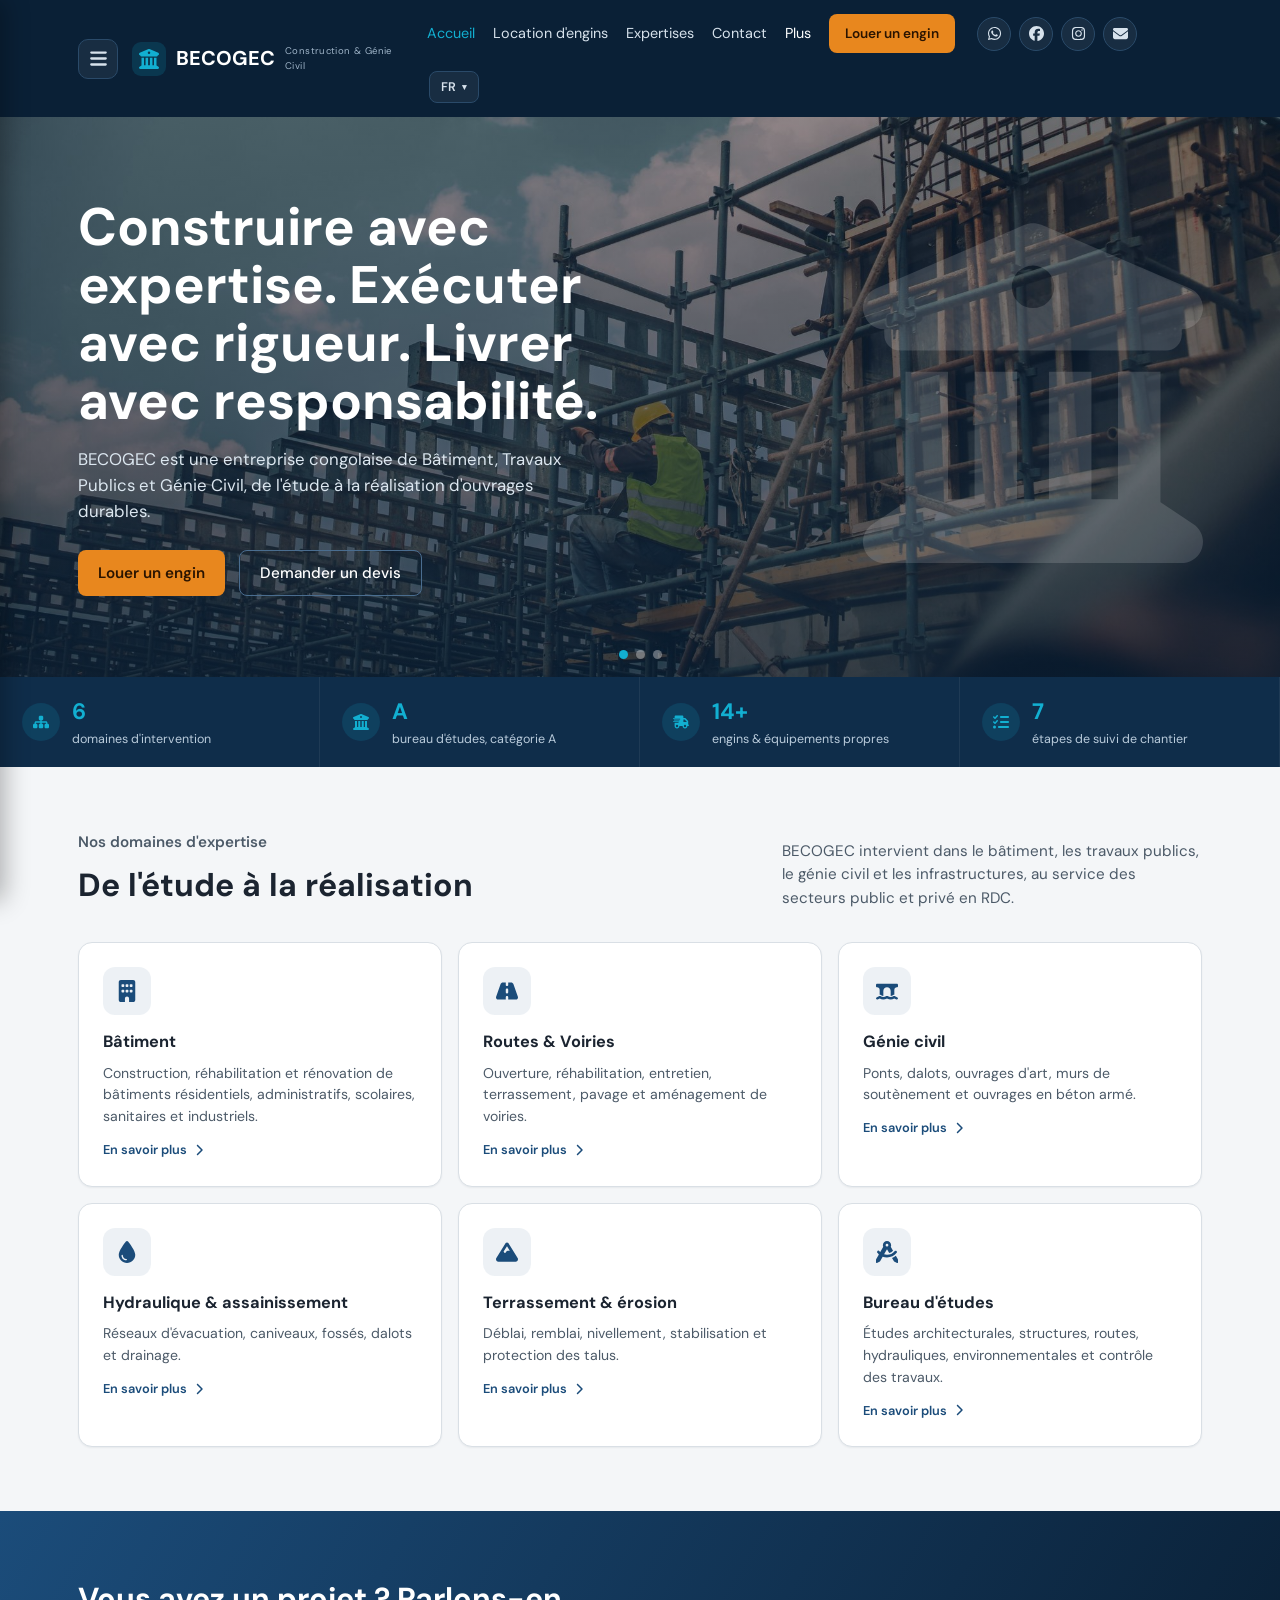
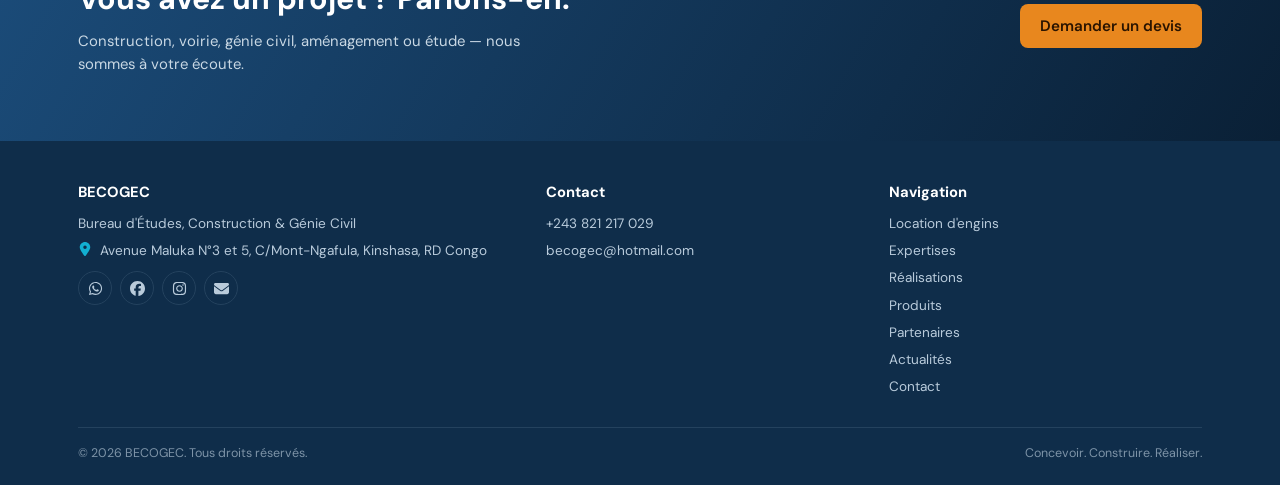
==== commit 8c541394: "Menu langue en liste deroulante, icone localisation sur adresse" ====
--- a/index.html
+++ b/index.html
@@ -38,9 +38,12 @@
         <a href="https://www.instagram.com/becogec?stkn=MWVrZWFvN2VrZmw0aQ==" target="_blank" rel="noopener" aria-label="Instagram" class="ic-ig"><span class="ico" data-icon="instagram" data-size="15"></span></a>
         <a href="mailto:becogec@hotmail.com" aria-label="Email" class="ic-mail"><span class="ico" data-icon="email" data-size="15"></span></a>
       </div>
-      <div class="langbtns">
-        <button data-lang="fr" class="active">FR</button>
-        <button data-lang="en">EN</button>
+      <div class="langdrop" id="langDrop">
+        <button type="button" class="langdrop-btn" id="langDropBtn" aria-haspopup="true" aria-expanded="false"><span id="langDropCurrent">FR</span><span class="caret">▾</span></button>
+        <div class="langdrop-menu langbtns">
+          <button type="button" data-lang="fr" class="active">Français</button>
+          <button type="button" data-lang="en">English</button>
+        </div>
       </div>
     </nav>
   </div>
@@ -319,7 +322,7 @@
 <footer>
   <div class="wrap">
     <div class="foot-grid">
-      <div><h4>BECOGEC</h4><p data-i18n="foot_tag">Bureau d'Études, Construction & Génie Civil</p><p>Avenue Maluka N°3 et 5, C/Mont-Ngafula, Kinshasa, RD Congo</p>
+      <div><h4>BECOGEC</h4><p data-i18n="foot_tag">Bureau d'Études, Construction & Génie Civil</p><p class="addr"><span class="ico" data-icon="lieu" data-size="14"></span><span>Avenue Maluka N°3 et 5, C/Mont-Ngafula, Kinshasa, RD Congo</span></p>
       <div class="foot-social">
         <a href="https://wa.me/243821217029" target="_blank" rel="noopener" aria-label="WhatsApp" class="ic-wa"><span class="ico" data-icon="whatsapp" data-size="15"></span></a>
         <a href="https://www.facebook.com/share/19UcqTzUCa/?mibextid=wwXIfr" target="_blank" rel="noopener" aria-label="Facebook" class="ic-fb"><span class="ico" data-icon="facebook" data-size="15"></span></a>
--- a/css/style.css
+++ b/css/style.css
@@ -61,6 +61,16 @@
 .langbtns{display:flex; gap:6px;}
 .langbtns button{background:none; border:1px solid #375676; color:#B9CBDB; padding:4px 9px; border-radius:6px; font-size:.75rem; cursor:pointer; font-family:'DM Sans',sans-serif; transition:background .15s,border-color .15s,color .15s;}
 .langbtns button.active{background:var(--cyan); border-color:var(--cyan); color:#03222c; font-weight:600;}
+
+.langdrop{position:relative; margin-left:2px;}
+.langdrop-btn{background:rgba(255,255,255,.06); border:1px solid #2A4A69; color:#D7E2EC; padding:7px 11px; border-radius:8px; font-size:.78rem; font-weight:600; cursor:pointer; font-family:'DM Sans',sans-serif; display:inline-flex; align-items:center; gap:6px; transition:background .15s,border-color .15s,color .15s;}
+.langdrop-btn .caret{font-size:.7em;}
+.langdrop-btn:hover, .langdrop.open .langdrop-btn{background:rgba(18,175,209,.14); border-color:var(--cyan); color:var(--cyan);}
+.langdrop-menu.langbtns{display:none; position:absolute; top:calc(100% + 10px); right:0; left:auto; flex-direction:column; gap:2px; background:#fff; border:1px solid #E3E8EC; border-radius:var(--radius); box-shadow:var(--shadow-md); padding:8px; min-width:140px; z-index:40;}
+.langdrop.open .langdrop-menu.langbtns{display:flex;}
+.langdrop-menu.langbtns button{border:none; background:none; color:var(--ink); text-align:left; padding:8px 10px; border-radius:8px; font-size:.85rem; white-space:nowrap;}
+.langdrop-menu.langbtns button:hover{background:#F3F6F8;}
+.langdrop-menu.langbtns button.active{background:var(--steel-tint); color:var(--steel); font-weight:600;}
 .cta-btn{background:var(--amber); color:#2A1400; padding:9px 16px; border-radius:8px; font-weight:600; font-size:.85rem; text-decoration:none; white-space:nowrap; transition:transform .15s,box-shadow .15s;}
 .cta-btn:hover{transform:translateY(-2px); box-shadow:0 6px 16px rgba(232,135,30,.35);}
 @media(max-width:920px){.navlinks{display:none;}}
@@ -269,6 +279,8 @@
 .foot-grid{display:grid; grid-template-columns:1.4fr 1fr 1fr; gap:30px; padding-bottom:24px; border-bottom:1px solid #24425E;}
 .foot-grid h4{color:#fff; font-size:.92rem; margin-bottom:10px;}
 .foot-grid p, .foot-grid a{display:block; color:#B9CBDB; text-decoration:none; margin-bottom:6px;}
+.foot-grid p.addr{display:flex; align-items:flex-start; gap:8px;}
+.foot-grid p.addr .ico{color:var(--cyan); flex-shrink:0; margin-top:2px;}
 .foot-social{display:flex; gap:8px; margin-top:10px;}
 .foot-social a{width:34px; height:34px; border-radius:50%; border:1px solid #24425E; color:#B9CBDB; display:flex; align-items:center; justify-content:center; transition:background .15s,border-color .15s,color .15s,transform .15s;}
 .foot-social a:hover{transform:translateY(-2px);}
